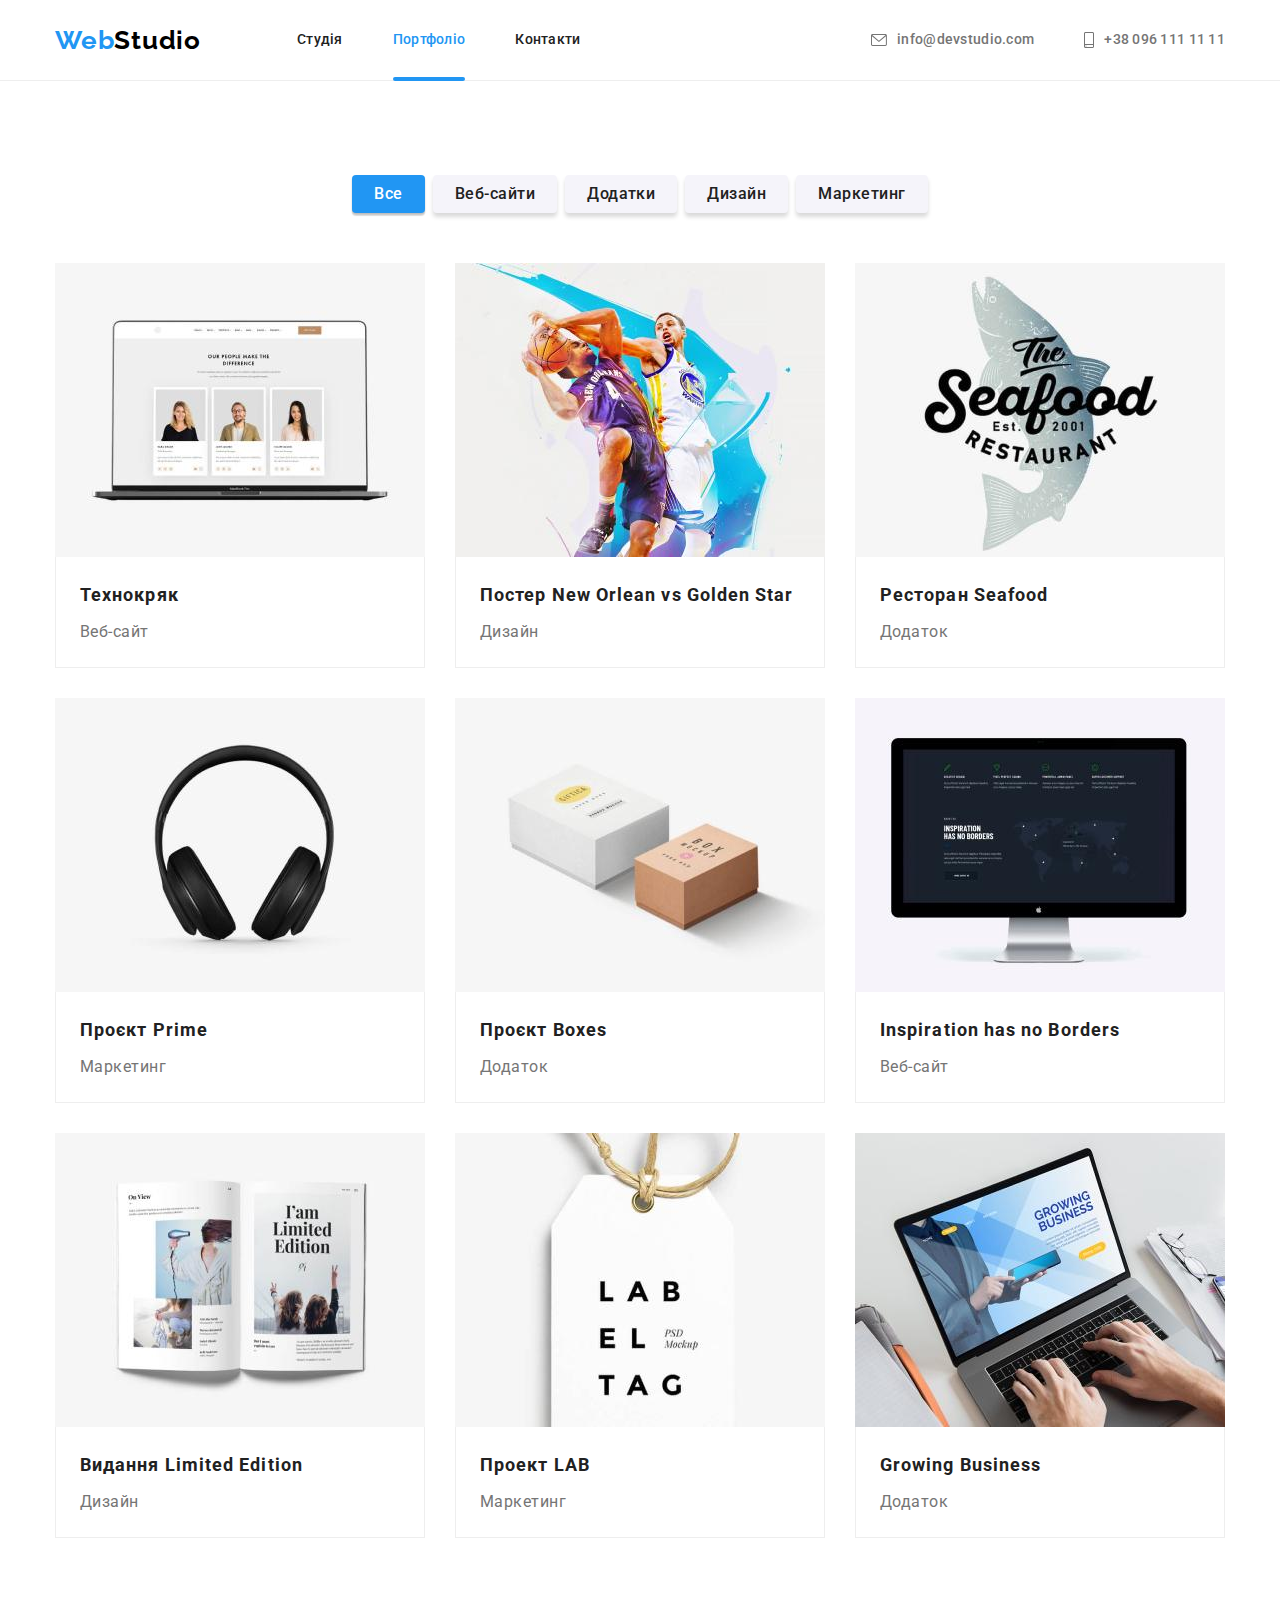
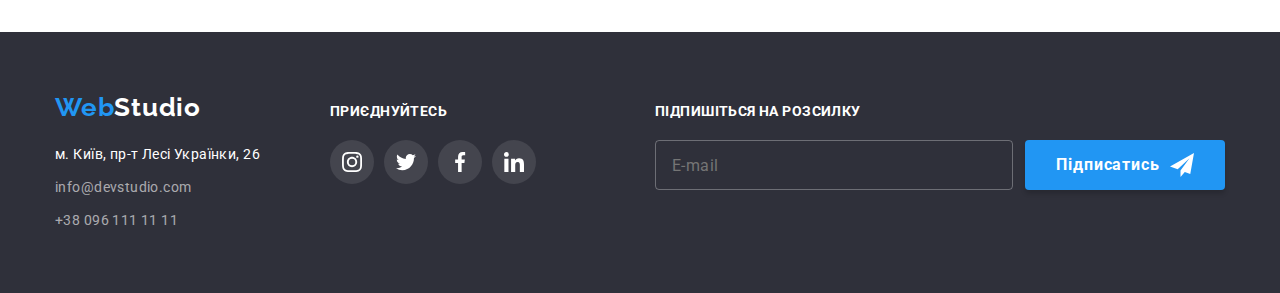
==== portfolio.html @ f0867762 "Initial commit" ====
<!DOCTYPE html>
<html lang="uk">
  <head>
    <meta charset="UTF-8" />
    <meta http-equiv="X-UA-Compatible" content="IE=edge" />
    <meta name="viewport" content="width=device-width, initial-scale=1.0" />
    <title>Document</title>
    <link rel="preconnect" href="https://fonts.googleapis.com" />
    <link rel="preconnect" href="https://fonts.gstatic.com" crossorigin />
    <link
      href="https://fonts.googleapis.com/css2?family=Raleway:wght@700&family=Roboto:wght@400;500;700;900&display=swap"
      rel="stylesheet"
    />
    <link
      rel="stylesheet"
      href="https://cdnjs.cloudflare.com/ajax/libs/modern-normalize/1.0.0/modern-normalize.min.css"
    />
    <link rel="stylesheet" href="./css/main.min.css" />
  </head>
  <body>
    <header class="header">
      <div class="header_container">
        <a class="logo_header" href="./index.html" lang="en">
          <span class="logo_span">Web</span>Studio</a
        >
        <nav>
          <ul class="header_nav">
            <li>
              <a class="header_nav-link" href="./index.html">Студія</a>
            </li>
            <li>
              <a class="header_nav-link current" href="./portfolio.html"
                >Портфоліо</a
              >
            </li>
            <li><a class="header_nav-link" href="#">Контакти</a></li>
          </ul>
        </nav>
        <ul class="header_contacts">
          <li class="header_contacts-item">
            <a class="header_contacts-link" href="mailto:info@devstudio.com"
              ><svg class="icon header_contacts-icon" width="16" height="12">
                <use href="./images/icon.svg#icon-envelope"></use>
              </svg>
              info@devstudio.com</a
            >
          </li>
          <li class="header_contacts-item">
            <a class="header_contacts-link" href="tel:+380961111111"
              ><svg class="icon header_contacts-icon" width="10" height="16">
                <use href="./images/icon.svg#icon-smartphone"></use>
              </svg>
              +38 096 111 11 11</a
            >
          </li>
        </ul>
      </div>
    </header>

    <main>
      <section class="portfolio_section">
        <div class="portfolio_container">
          <h1 hidden>Портфоліо</h1>

          <ul class="filter list">
            <li class="filter_item">
              <button type="button" class="filter_btn filter_current">
                Все
              </button>
            </li>
            <li class="filter_item">
              <button type="button" class="filter_btn">Веб-сайти</button>
            </li>
            <li class="filter_item">
              <button type="button" class="filter_btn">Додатки</button>
            </li>
            <li class="filter_item">
              <button type="button" class="filter_btn">Дизайн</button>
            </li>
            <li class="filter_item">
              <button type="button" class="filter_btn">Маркетинг</button>
            </li>
          </ul>

          <ul class="portfolio list">
            <li class="card">
              <a href="#" class="card_link">
                <div class="card_overlay">
                  <img
                    src="./images/technocrack.jpg"
                    alt="ноутбук"
                    class="card_img"
                    width="370"
                  />
                  <p class="card_overlay_text">
                    Ресурс пропонує комплексні пропозиції з різним рівнем
                    функціоналу та сервісів. Все це дозволить відвідувачу
                    отримати вичерпні відомості про компанію чи приватну особу.
                  </p>
                </div>
                <div class="card_description">
                  <h3 class="card_title">Технокряк</h3>
                  <p class="card_subtitle">Веб-сайт</p>
                </div>
              </a>
            </li>
            <li class="card">
              <a href="#" class="card_link">
                <div class="card_overlay">
                  <img
                    src="./images/poster-new-orlean-vs-golden-star.jpg"
                    alt="баскетбольний постер"
                    class="card_img"
                    width="370"
                  />
                  <p class="card_overlay_text">
                    Ресурс пропонує комплексні пропозиції з різним рівнем
                    функціоналу та сервісів. Все це дозволить відвідувачу
                    отримати вичерпні відомості про компанію чи приватну особу.
                  </p>
                </div>
                <div class="card_description">
                  <h3 class="card_title">
                    Постер <span lang="en">New Orlean vs Golden Star</span>
                  </h3>
                  <p class="card_subtitle">Дизайн</p>
                </div>
              </a>
            </li>
            <li class="card">
              <a href="#" class="card_link">
                <div class="card_overlay">
                  <img
                    src="./images/restaurant-seafood.jpg"
                    alt="логотип ресторану seafood"
                    class="card_img"
                    width="370"
                  />
                  <p class="card_overlay_text">
                    Ресурс пропонує комплексні пропозиції з різним рівнем
                    функціоналу та сервісів. Все це дозволить відвідувачу
                    отримати вичерпні відомості про компанію чи приватну особу.
                  </p>
                </div>
                <div class="card_description">
                  <h3 class="card_title">
                    Ресторан <span lang="en">Seafood</span>
                  </h3>
                  <p class="card_subtitle">Додаток</p>
                </div>
              </a>
            </li>
            <li class="card">
              <a href="#" class="card_link">
                <div class="card_overlay">
                  <img
                    src="./images/project-prime.jpg"
                    alt="навушники"
                    class="card_img"
                    width="370"
                  />
                  <p class="card_overlay_text">
                    Ресурс пропонує комплексні пропозиції з різним рівнем
                    функціоналу та сервісів. Все це дозволить відвідувачу
                    отримати вичерпні відомості про компанію чи приватну особу.
                  </p>
                </div>
                <div class="card_description">
                  <h3 class="card_title">
                    Проєкт <span lang="en">Prime</span>
                  </h3>
                  <p class="card_subtitle">Маркетинг</p>
                </div>
              </a>
            </li>
            <li class="card">
              <a href="#" class="card_link">
                <div class="card_overlay">
                  <img
                    src="./images/project-boxes.jpg"
                    alt="дві коробки"
                    class="card_img"
                    width="370"
                  />
                  <p class="card_overlay_text">
                    Ресурс пропонує комплексні пропозиції з різним рівнем
                    функціоналу та сервісів. Все це дозволить відвідувачу
                    отримати вичерпні відомості про компанію чи приватну особу.
                  </p>
                </div>
                <div class="card_description">
                  <h3 class="card_title">
                    Проєкт <span lang="en">Boxes</span>
                  </h3>
                  <p class="card_subtitle">Додаток</p>
                </div>
              </a>
            </li>
            <li class="card">
              <a href="#" class="card_link">
                <div class="card_overlay">
                  <img
                    src="./images/inspiration-has-no-borders.jpg"
                    alt="екран з сайтом"
                    class="card_img"
                    width="370"
                  />
                  <p class="card_overlay_text">
                    Ресурс пропонує комплексні пропозиції з різним рівнем
                    функціоналу та сервісів. Все це дозволить відвідувачу
                    отримати вичерпні відомості про компанію чи приватну особу.
                  </p>
                </div>
                <div class="card_description">
                  <h3 class="card_title" lang="en">
                    Inspiration has no Borders
                  </h3>
                  <p class="card_subtitle">Веб-сайт</p>
                </div>
              </a>
            </li>
            <li class="card">
              <a href="#" class="card_link">
                <div class="card_overlay">
                  <img
                    src="./images/limited-edition.jpg"
                    alt="примірник видання Limited Edition"
                    class="card_img"
                    width="370"
                  />
                  <p class="card_overlay_text">
                    Ресурс пропонує комплексні пропозиції з різним рівнем
                    функціоналу та сервісів. Все це дозволить відвідувачу
                    отримати вичерпні відомості про компанію чи приватну особу.
                  </p>
                </div>
                <div class="card_description">
                  <h3 class="card_title">
                    Видання <span lang="en">Limited Edition</span>
                  </h3>
                  <p class="card_subtitle">Дизайн</p>
                </div>
              </a>
            </li>
            <li class="card">
              <a href="#" class="card_link">
                <div class="card_overlay">
                  <img
                    src="./images/project-lab.jpg"
                    alt="ярлик (бірка) LAB"
                    class="card_img"
                    width="370"
                  />
                  <p class="card_overlay_text">
                    Ресурс пропонує комплексні пропозиції з різним рівнем
                    функціоналу та сервісів. Все це дозволить відвідувачу
                    отримати вичерпні відомості про компанію чи приватну особу.
                  </p>
                </div>
                <div class="card_description">
                  <h3 class="card_title">Проект <span lang="en">LAB</span></h3>
                  <p class="card_subtitle">Маркетинг</p>
                </div>
              </a>
            </li>
            <li class="card">
              <a href="#" class="card_link">
                <div class="card_overlay">
                  <img
                    src="./images/growing-business.jpg"
                    alt="користувач переглядає сайт Growing Business на ноутбуці"
                    class="card_img"
                    width="370"
                  />
                  <p class="card_overlay_text">
                    Ресурс пропонує комплексні пропозиції з різним рівнем
                    функціоналу та сервісів. Все це дозволить відвідувачу
                    отримати вичерпні відомості про компанію чи приватну особу.
                  </p>
                </div>
                <div class="card_description">
                  <h3 class="card_title" lang="en">Growing Business</h3>
                  <p class="card_subtitle">Додаток</p>
                </div>
              </a>
            </li>
          </ul>
        </div>
      </section>
    </main>

    <footer class="footer">
      <div class="container footer_container">
        <div class="footer_contacts">
          <a class="logo_footer" href="./index.html" lang="en">
            <span class="logo_span">Web</span>Studio</a
          >

          <address class="footer_address">
            <a
              class="footer_address-postal"
              href="https://goo.gl/maps/RN5q9pUmJRrH2zyX9"
              target="_blank"
              rel="noopener noreferrer nofollow"
              >м. Київ, пр-т Лесі Українки, 26</a
            >

            <ul class="list footer_contact">
              <li class="footer_contact-item">
                <a class="footer_contact-link" href="mailto:info@devstudio.com"
                  >info@devstudio.com</a
                >
              </li>
              <li class="footer_contact-item">
                <a class="footer_contact-link" href="tel:+380961111111"
                  >+38 096 111 11 11
                </a>
              </li>
            </ul>
          </address>
        </div>
        <div class="footer_social">
          <p class="footer_title">Приєднуйтесь</p>
          <ul class="list social_list">
            <li>
              <a class="social_link social_link--footer" href="#">
                <svg class="icon social_icon" width="20" height="20">
                  <use href="./images/icon.svg#icon-instagram"></use>
                </svg>
              </a>
            </li>
            <li>
              <a class="social_link social_link--footer" href="#">
                <svg class="icon social_icon" width="20" height="20">
                  <use href="./images/icon.svg#icon-twitter"></use>
                </svg>
              </a>
            </li>
            <li>
              <a class="social_link social_link--footer" href="#">
                <svg class="icon social_icon" width="20" height="20">
                  <use href="./images/icon.svg#icon-facebook"></use>
                </svg>
              </a>
            </li>
            <li>
              <a class="social_link social_link--footer" href="#">
                <svg class="icon social_icon" width="20" height="20">
                  <use href="./images/icon.svg#icon-linkedin"></use>
                </svg>
              </a>
            </li>
          </ul>
        </div>

        <div class="footer_subscription">
          <p class="footer_title">Підпишіться на розсилку</p>
          <form class="subscription">
            <input
              class="subscription_input"
              type="email"
              name="subscription_email"
              id="subscription_email"
              placeholder="E-mail"
            />

            <button class="btn subscription-btn" type="submit">
              Підписатись
              <svg class="icon subscription_icon" width="24" height="24">
                <use href="./images/icon.svg#icon-subscription-send"></use>
              </svg>
            </button>
          </form>
        </div>
      </div>
    </footer>
  </body>
</html>
---- css/main.min.css ----
h1,h2,h3,p{margin:0;padding:0}ul{list-style:none;padding:0;margin:0}body{background-color:#fff;color:#757575;font-family:"Roboto",sans-serif}img{display:block;max-width:100%;height:auto}.team_list,.activity_list{list-style:none}.card_link,.checkbox_link,.footer_contact-link,.footer_address-postal,.social_mobile-link,.header_contacts-link,.header_nav-link,.logo_footer,.logo_header{text-decoration:none}.checkbox_icon,.subscription_icon,.header_contacts-icon{fill:currentColor}.portfolio_container,.footer_container,.customers_container,.team_container,.activity_container,.feature_container,.hero_section,.hero_container,.header_container{padding-left:15px;padding-right:15px;margin-left:auto;margin-right:auto;-webkit-transition:max-width 500ms cubic-bezier(0.4, 0, 0.2, 1);transition:max-width 500ms cubic-bezier(0.4, 0, 0.2, 1)}@media screen and (min-width: 480px){.portfolio_container,.footer_container,.customers_container,.team_container,.activity_container,.feature_container,.hero_section,.hero_container,.header_container{max-width:480px}}@media screen and (min-width: 768px){.portfolio_container,.footer_container,.customers_container,.team_container,.activity_container,.feature_container,.hero_section,.hero_container,.header_container{max-width:768px}}@media screen and (min-width: 1200px){.portfolio_container,.footer_container,.customers_container,.team_container,.activity_container,.feature_container,.hero_section,.hero_container,.header_container{max-width:1200px}}.portfolio_section,.footer_section,.customers_section,.team_section,.activity_section,.feature_section{padding-top:60px;padding-bottom:60px}@media screen and (min-width: 1200px){.portfolio_section,.footer_section,.customers_section,.team_section,.activity_section,.feature_section{padding-top:94px;padding-bottom:94px}}.customers_title,.team_title,.activity_title{font-weight:700;font-size:36px;line-height:1.16;text-align:center;letter-spacing:.03em;margin-bottom:50px;color:#212121}.logo_footer,.logo_header{color:#000;font-family:"Raleway";font-weight:700;font-size:26px;line-height:1.19;letter-spacing:.03em}.filter_btn,.subscription-btn,.btn{font-weight:700;font-size:16px;line-height:1.88;letter-spacing:.06em;color:#fff;background:#2196f3;-webkit-box-shadow:0px 4px 4px rgba(0,0,0,.15);box-shadow:0px 4px 4px rgba(0,0,0,.15);border-radius:4px;border:0;cursor:pointer;font-family:inherit;padding:10px 32px;-webkit-transition:background-color 250ms cubic-bezier(0.4, 0, 0.2, 1);transition:background-color 250ms cubic-bezier(0.4, 0, 0.2, 1)}.filter_btn:focus,.subscription-btn:focus,.btn:focus,.filter_btn:hover,.subscription-btn:hover,.btn:hover{background-color:#188ce8}.header{background-color:#fff;border-bottom:1px solid #eee;position:relative}.header_menu{display:none}@media screen and (max-width: 768px){.header_menu.is-open{display:-webkit-box;display:-ms-flexbox;display:flex;-webkit-box-orient:vertical;-webkit-box-direction:normal;-ms-flex-direction:column;flex-direction:column;-webkit-box-pack:justify;-ms-flex-pack:justify;justify-content:space-between;width:100vw;height:100%;position:fixed;top:0;right:0;padding:48px 40px;background-color:#fff}}@media screen and (min-width: 768px){.header_menu{display:-webkit-box;display:-ms-flexbox;display:flex;-webkit-box-pack:space-evenly;-ms-flex-pack:space-evenly;justify-content:space-evenly;-webkit-box-align:center;-ms-flex-align:center;align-items:center;width:100%}}.header_container{display:-webkit-box;display:-ms-flexbox;display:flex;-webkit-box-align:center;-ms-flex-align:center;align-items:center}.header_nav{display:block}@media screen and (min-width: 768px){.header_nav{display:-webkit-box;display:-ms-flexbox;display:flex;gap:50px;margin-left:96px;padding-left:0}}@media screen and (max-width: 768px){.header_nav-item{display:block;margin-bottom:32px}}.header_nav-link{display:block;letter-spacing:.02em;font-weight:500;font-size:40px;line-height:1.18;color:#212121;-webkit-transition:color 250ms cubic-bezier(0.4, 0, 0.2, 1);transition:color 250ms cubic-bezier(0.4, 0, 0.2, 1)}@media screen and (min-width: 768px){.header_nav-link{font-size:14px;line-height:1.14;padding-bottom:32px;padding-top:32px;-webkit-box-align:center;-ms-flex-align:center;align-items:center}}.header_nav-link:hover,.header_nav-link:focus{color:#2196f3}.header_contacts{display:-webkit-box;display:-ms-flexbox;display:flex;-webkit-box-orient:vertical;-webkit-box-direction:reverse;-ms-flex-direction:column-reverse;flex-direction:column-reverse;gap:32px;margin-top:auto}@media screen and (min-width: 768px){.header_contacts{padding-left:0;margin-left:auto;margin-top:0;gap:10px}}@media screen and (min-width: 1200px){.header_contacts{display:-webkit-box;display:-ms-flexbox;display:flex;-webkit-box-orient:horizontal;-webkit-box-direction:normal;-ms-flex-direction:row;flex-direction:row;gap:50px}}.header_contacts-link{display:block;letter-spacing:.02em;font-weight:500;font-size:14px;line-height:1.14;color:#757575;-webkit-transition:color 250ms cubic-bezier(0.4, 0, 0.2, 1);transition:color 250ms cubic-bezier(0.4, 0, 0.2, 1)}@media screen and (min-width: 768px){.header_contacts-link{display:-webkit-box;display:-ms-flexbox;display:flex;-webkit-box-align:center;-ms-flex-align:center;align-items:center}}@media screen and (min-width: 1200px){.header_contacts-link{padding-bottom:32px;padding-top:32px}}.header_contacts-link:hover,.header_contacts-link:focus{color:#2196f3}.header_contacts-icon{margin-right:10px;display:none}@media screen and (min-width: 768px){.header_contacts-icon{display:block}}@media screen and (max-width: 768px){.mobile-menu-tel{color:#2196f3;font-size:34px;line-height:1.16}}@media screen and (max-width: 768px){.mobile-menu-email{font-size:24px;line-height:1.66}}.logo_header{padding-top:24px;padding-bottom:24px}.logo_footer{color:#fff;margin-bottom:20px;display:block}@media screen and (max-width: 1200px){.logo_footer{text-align:center}}.logo_span{color:#2196f3}.hero_section{background-color:var(#2f303a);text-align:center;padding-top:200px;padding-bottom:200px;max-width:480px;max-height:400px;margin-left:auto;margin-right:auto;background-size:cover;background-repeat:no-repeat;background-position:center;background-image:-webkit-gradient(linear, left top, right top, from(rgba(47, 48, 58, 0.4)), to(rgba(47, 48, 58, 0.4))),url(..//images/hero-back.jpg);background-image:linear-gradient(to right, rgba(47, 48, 58, 0.4), rgba(47, 48, 58, 0.4)),url(..//images/hero-back.jpg)}@media screen and (min-width: 768px){.hero_section{max-width:768px;background-color:#ffc107}}@media screen and (min-width: 1200px){.hero_section{max-width:1600px;max-height:600px}}.hero_title{font-weight:900;letter-spacing:.06em;text-transform:uppercase;color:#fff;margin-left:auto;margin-right:auto;margin-bottom:30px;font-size:26px;line-height:1.62;width:360px}.btn__menu{min-height:40px;min-width:40px;display:-webkit-box;display:-ms-flexbox;display:flex;-webkit-box-pack:center;-ms-flex-pack:center;justify-content:center;-webkit-box-align:center;-ms-flex-align:center;align-items:center;position:fixed;top:20px;right:15px;z-index:2;border:none;background-color:rgba(0,0,0,0)}.btn__menu:hover,.btn__menu:focus{fill:#2196f3}@media screen and (min-width: 768px){.btn__menu{display:none}}.btn__icon--burger{display:none}.btn__menu.is-open .btn__icon--burger{display:block}.btn__menu.is-open .btn__icon--close{display:none}.btn__menu.is-open{position:absolute}.current{color:#2196f3;position:relative}@media screen and (min-width: 768px){.current::after{position:absolute;bottom:-1.5%;left:0;content:"";width:100%;height:4px;background-color:#2196f3;border-radius:2px}}.feature_subtitle{font-weight:700;font-size:14px;line-height:1.14;letter-spacing:.03em;text-transform:uppercase;margin-bottom:10px;color:#212121}.feature_text{font-size:14px;line-height:1.71;letter-spacing:.03em}.feature_list{display:-webkit-box;display:-ms-flexbox;display:flex;gap:30px;-ms-flex-wrap:wrap;flex-wrap:wrap;-webkit-box-pack:center;-ms-flex-pack:center;justify-content:center}@media screen and (min-width: 768px){.feature_list{display:-webkit-box;display:-ms-flexbox;display:flex;gap:30px;-ms-flex-wrap:wrap;flex-wrap:wrap}}@media screen and (min-width: 1200px){.feature_list{display:-webkit-box;display:-ms-flexbox;display:flex;gap:30px}}.feature_item{-ms-flex-preferred-size:calc(100% - 30px);flex-basis:calc(100% - 30px)}@media screen and (min-width: 768px){.feature_item{-ms-flex-preferred-size:calc((100% - 30px)/2);flex-basis:calc((100% - 30px)/2)}}@media screen and (min-width: 1200px){.feature_item{-ms-flex-preferred-size:calc((100% - 90px)/4);flex-basis:calc((100% - 90px)/4)}}.feature_iconContainer{display:-webkit-box;display:-ms-flexbox;display:flex;-webkit-box-align:center;-ms-flex-align:center;align-items:center;-webkit-box-pack:center;-ms-flex-pack:center;justify-content:center;-ms-flex-preferred-size:calc((100% - 90px)/4);flex-basis:calc((100% - 90px)/4);height:120px;background-color:#f5f4fa;margin-bottom:30px;border-radius:4px}.activity_section{padding-top:0}@media screen and (max-width: 1199px){.activity_section{display:none}}.activity_list{display:-webkit-box;display:-ms-flexbox;display:flex;gap:30px}.activity_item{position:relative}.activity_img{display:block}.activity_text{font-weight:700;font-size:14px;line-height:1.14;text-align:center;letter-spacing:.03em;text-transform:uppercase;color:#fff;background:rgba(47,48,58,.8);display:-webkit-box;display:-ms-flexbox;display:flex;-webkit-box-pack:center;-ms-flex-pack:center;justify-content:center;-webkit-box-align:center;-ms-flex-align:center;align-items:center;height:70px;width:100%;position:absolute;bottom:0}.social_list{display:-webkit-box;display:-ms-flexbox;display:flex;-webkit-box-align:center;-ms-flex-align:center;align-items:center;-webkit-box-pack:center;-ms-flex-pack:center;justify-content:center;gap:10px}.social_link{display:-webkit-box;display:-ms-flexbox;display:flex;-webkit-box-align:center;-ms-flex-align:center;align-items:center;-webkit-box-pack:center;-ms-flex-pack:center;justify-content:center;fill:#afb1b8;border-radius:50%;width:44px;height:44px;-webkit-transition-property:fill,background-color;transition-property:fill,background-color;-webkit-transition-duration:250ms;transition-duration:250ms;-webkit-transition-timing-function:cubic-bezier(0.4, 0, 0.2, 1);transition-timing-function:cubic-bezier(0.4, 0, 0.2, 1)}.social_link:hover,.social_link:focus{background-color:#2196f3;fill:#fff}.social_link--footer{fill:#fff;background-color:rgba(255,255,255,.1);-webkit-transition-property:background-color;transition-property:background-color;-webkit-transition-duration:250ms;transition-duration:250ms;-webkit-transition-timing-function:cubic-bezier(0.4, 0, 0.2, 1);transition-timing-function:cubic-bezier(0.4, 0, 0.2, 1)}.social_mobile-list{display:-webkit-box;display:-ms-flexbox;display:flex;margin-top:64px}@media screen and (min-width: 768px){.social_mobile-list{display:none}}.social_mobile-item{border-right:1px solid rgba(33,33,33,.2);padding:0 10px}.social_mobile-item:last-child{border-right:none}.social_mobile-link{font-weight:500;font-size:18px;line-height:1.22;letter-spacing:.02em;color:#2196f3}.team_section{background-color:#f5f4fa}.team_item{background-color:#fff;-webkit-box-shadow:0px 1px 3px rgba(0,0,0,.12),0px 1px 1px rgba(0,0,0,.14),0px 2px 1px rgba(0,0,0,.2);box-shadow:0px 1px 3px rgba(0,0,0,.12),0px 1px 1px rgba(0,0,0,.14),0px 2px 1px rgba(0,0,0,.2);border-radius:0px 0px 4px 4px;-ms-flex-preferred-size:calc(100% - 30px);flex-basis:calc(100% - 30px)}@media screen and (min-width: 768px){.team_item{-ms-flex-preferred-size:calc((100% - 30px)/2);flex-basis:calc((100% - 30px)/2)}}@media screen and (min-width: 1200px){.team_item{-ms-flex-preferred-size:calc((100% - 90px)/4);flex-basis:calc((100% - 90px)/4)}}.team_list{display:-webkit-box;display:-ms-flexbox;display:flex;gap:30px;-ms-flex-wrap:wrap;flex-wrap:wrap}.team_img{display:block}.team_name{font-weight:500;font-size:16px;line-height:1.18;text-align:center;letter-spacing:.03em;color:#212121;margin-bottom:10px}.team_description{padding-top:30px;padding-bottom:30px}.team_profession{font-size:16px;line-height:1.18;text-align:center;letter-spacing:.03em;margin-bottom:16px}.customers_list{display:-webkit-box;display:-ms-flexbox;display:flex;gap:30px;-ms-flex-wrap:wrap;flex-wrap:wrap}.customers_item{-ms-flex-preferred-size:calc((100% - 30px)/2);flex-basis:calc((100% - 30px)/2);height:92px}@media screen and (min-width: 768px){.customers_item{-ms-flex-preferred-size:calc((100% - 60px)/3);flex-basis:calc((100% - 60px)/3)}}@media screen and (min-width: 1200px){.customers_item{-ms-flex-preferred-size:calc((100% - 150px)/6);flex-basis:calc((100% - 150px)/6)}}.customers_link{display:-webkit-box;display:-ms-flexbox;display:flex;-webkit-box-align:center;-ms-flex-align:center;align-items:center;-webkit-box-pack:center;-ms-flex-pack:center;justify-content:center;fill:#afb1b8;border:1px solid #afb1b8;border-radius:4px;width:100%;height:100%;-webkit-transition-property:fill,border-color;transition-property:fill,border-color;-webkit-transition-duration:250ms;transition-duration:250ms;-webkit-transition-timing-function:cubic-bezier(0.4, 0, 0.2, 1);transition-timing-function:cubic-bezier(0.4, 0, 0.2, 1)}.customers_link:hover,.customers_link:focus{fill:#2196f3;border-color:#2196f3}.footer{background-color:#2f303a;padding-top:60px;padding-bottom:60px}@media screen and (min-width: 1200px){.footer_social{margin-right:auto}}@media screen and (max-width: 1200px){.footer_social{padding-bottom:60px}}.footer_container{-ms-flex-wrap:wrap;flex-wrap:wrap}@media screen and (min-width: 768px){.footer_container{display:-webkit-box;display:-ms-flexbox;display:flex;-webkit-box-align:baseline;-ms-flex-align:baseline;align-items:baseline}}@media screen and (max-width: 1200px){.footer_container{-ms-flex-pack:distribute;justify-content:space-around}}.footer_title{font-weight:700;font-size:14px;line-height:1.14;letter-spacing:.03em;text-transform:uppercase;color:#fff;margin-bottom:20px}@media screen and (max-width: 1200px){.footer_title{text-align:center}}@media screen and (min-width: 1200px){.footer_contacts{margin-right:70px}}@media screen and (max-width: 1200px){.footer_contacts{padding-bottom:60px}}.footer_address{font-style:normal}@media screen and (max-width: 1200px){.footer_address{text-align:center}}.footer_address-postal{font-size:14px;line-height:1.71;letter-spacing:.03em;color:#fff;margin-bottom:9px;display:block;-webkit-transition:color 250ms cubic-bezier(0.4, 0, 0.2, 1);transition:color 250ms cubic-bezier(0.4, 0, 0.2, 1)}.footer_address-postal:focus,.footer_address-postal:hover{color:#2196f3}@media screen and (max-width: 1200px){.footer_address-postal{text-align:center}}.footer_contact-link{font-size:14px;line-height:1.71;letter-spacing:.03em;color:rgba(255,255,255,.6);-webkit-transition:color 250ms cubic-bezier(0.4, 0, 0.2, 1);transition:color 250ms cubic-bezier(0.4, 0, 0.2, 1)}.footer_contact-link:focus,.footer_contact-link:hover{color:#2196f3}.footer_contact-item{margin-bottom:9px}@media screen and (max-width: 1200px){.footer_contact-item{text-align:center}}.footer_contact-item:last-child{margin-bottom:0px}.subscription{display:-webkit-box;display:-ms-flexbox;display:flex;-webkit-box-orient:vertical;-webkit-box-direction:normal;-ms-flex-direction:column;flex-direction:column;-webkit-box-align:center;-ms-flex-align:center;align-items:center;gap:20px}@media screen and (min-width: 1200px){.subscription{-webkit-box-orient:horizontal;-webkit-box-direction:normal;-ms-flex-direction:row;flex-direction:row;gap:0}}.subscription_input{border:1px solid rgba(255,255,255,.3);border-radius:4px;background-color:inherit;font-size:16px;line-height:1.25;letter-spacing:.03em;-webkit-transition:border-color 250ms cubic-bezier(0.4, 0, 0.2, 1);transition:border-color 250ms cubic-bezier(0.4, 0, 0.2, 1);padding:15px 16px;width:358px;height:50px;margin-right:12px;color:#fff}.subscription_input:hover,.subscription_input:focus{border-color:#2196f3}.subscription_icon{margin-left:10px}.subscription-btn{display:-webkit-box;display:-ms-flexbox;display:flex;-webkit-box-align:center;-ms-flex-align:center;align-items:center;-webkit-box-pack:center;-ms-flex-pack:center;justify-content:center;padding:10px 28px;min-width:200px;height:50px}.backdrop{position:fixed;top:0;left:0;width:100%;height:100%;background:rgba(0,0,0,.2);opacity:1;-webkit-transition:opacity 500ms cubic-bezier(0.4, 0, 0.2, 1);transition:opacity 500ms cubic-bezier(0.4, 0, 0.2, 1)}.backdrop.is-hidden{opacity:0;pointer-events:none}.backdrop.modal{-webkit-transform:translate(-50%, -50%) translateY(-100%);transform:translate(-50%, -50%) translateY(-100%)}.modal{width:450px;height:609px;background-color:#fff;position:absolute;padding:40px;top:50%;left:50%;-webkit-transform:translate(-50%, -50%) translateY(0%);transform:translate(-50%, -50%) translateY(0%);-webkit-transition:-webkit-transform 500ms cubic-bezier(0.4, 0, 0.2, 1);transition:-webkit-transform 500ms cubic-bezier(0.4, 0, 0.2, 1);transition:transform 500ms cubic-bezier(0.4, 0, 0.2, 1);transition:transform 500ms cubic-bezier(0.4, 0, 0.2, 1), -webkit-transform 500ms cubic-bezier(0.4, 0, 0.2, 1)}@media screen and (min-width: 1200px){.modal{width:528px;height:581px}}.modal-close-icon{-webkit-transition:fill 250ms cubic-bezier(0.4, 0, 0.2, 1);transition:fill 250ms cubic-bezier(0.4, 0, 0.2, 1)}.modal_btn-close{display:-webkit-box;display:-ms-flexbox;display:flex;-webkit-box-pack:center;-ms-flex-pack:center;justify-content:center;-webkit-box-align:center;-ms-flex-align:center;align-items:center;position:absolute;right:8px;top:8px;border:1px solid rgba(0,0,0,.1);background-color:#fff;border-radius:50%;height:30px;width:30px}.modal_btn-close:hover .modal_close-icon,.modal_btn-close:focus .modal_close-icon{fill:#2196f3}.modal_title{font-weight:700;font-size:20px;line-height:1.15;text-align:center;letter-spacing:.03em;margin-bottom:12px;color:#212121}.modal_btn{display:block;margin-right:auto;margin-left:auto;padding:10px 28px;min-width:200px;height:50px}.input_thumb{display:-webkit-box;display:-ms-flexbox;display:flex;-webkit-box-orient:vertical;-webkit-box-direction:normal;-ms-flex-direction:column;flex-direction:column;margin-bottom:10px}.input_thumb-last{margin-bottom:20px}.input_wrapper{position:relative}.input_form{width:100%;border:1px solid rgba(33,33,33,.2);border-radius:4px;height:40px;outline:none;padding:12px 42px;-webkit-transition:border-color 250ms cubic-bezier(0.4, 0, 0.2, 1);transition:border-color 250ms cubic-bezier(0.4, 0, 0.2, 1)}.input_form:hover,.input_form:focus{border-color:#2196f3}.input_form:hover+.input_icon,.input_form:focus+.input_icon{fill:#2196f3}.input_comment{resize:none;font-size:12px;line-height:1.17;letter-spacing:.01em;padding:12px 16px;height:120px}.input_icon{position:absolute;top:50%;left:12px;-webkit-transform:translateY(-50%);transform:translateY(-50%);fill:#212121;-webkit-transition:fill 250ms cubic-bezier(0.4, 0, 0.2, 1);transition:fill 250ms cubic-bezier(0.4, 0, 0.2, 1)}.input_label{width:100%;margin-bottom:4px;font-size:12px;line-height:1.16;letter-spacing:.01em}.checkbox{-webkit-appearance:none;-moz-appearance:none;appearance:none}.checkbox_thumb{margin-bottom:30px}.checkbox_label{display:-webkit-box;display:-ms-flexbox;display:flex;-webkit-box-align:center;-ms-flex-align:center;align-items:center;-webkit-box-pack:center;-ms-flex-pack:center;justify-content:center}.checkbox_icon{display:inline-block;margin-right:8px;width:16px;height:15px;border:2px solid #000;border-radius:2px;background-image:url(../images/checkbox-true.svg);background-repeat:no-repeat;background-size:contain;-webkit-transition-property:background-color,border-color;transition-property:background-color,border-color;-webkit-transition-duration:250ms;transition-duration:250ms;-webkit-transition-timing-function:cubic-bezier(0.4, 0, 0.2, 1);transition-timing-function:cubic-bezier(0.4, 0, 0.2, 1)}.checkbox:checked+.checkbox_icon{background-color:#2196f3;border-color:#2196f3}.checkbox:focus+.checkbox_icon,.checkbox:hover+.checkbox_icon{border-color:#2196f3}.checkbox_text,.checkbox_link{font-size:12px;line-height:1.16;letter-spacing:.03em}@media screen and (min-width: 1200px){.checkbox_text,.checkbox_link{font-size:14px;line-height:1.71}}.checkbox_link{color:#2196f3;position:relative}.checkbox_link::after{position:absolute;bottom:-1.5%;left:0;content:"";width:100%;height:1px;background-color:#2196f3}.filter{display:-webkit-box;display:-ms-flexbox;display:flex;-ms-flex-wrap:wrap;flex-wrap:wrap;gap:8px;margin-bottom:50px}@media screen and (min-width: 768px){.filter{-webkit-box-pack:center;-ms-flex-pack:center;justify-content:center}}.filter_btn{font-weight:500;font-size:16px;line-height:1.62;text-align:center;letter-spacing:.03em;color:#212121;background-color:#f5f4fa;border-radius:4px;border:0;cursor:pointer;font-family:inherit;padding:6px 22px;-webkit-transition-property:color,background-color,-webkit-box-shadow;transition-property:color,background-color,-webkit-box-shadow;transition-property:color,background-color,box-shadow;transition-property:color,background-color,box-shadow,-webkit-box-shadow;-webkit-transition-duration:250ms;transition-duration:250ms;-webkit-transition-timing-function:cubic-bezier(0.4, 0, 0.2, 1);transition-timing-function:cubic-bezier(0.4, 0, 0.2, 1)}.filter_current,.filter_btn:hover,.filter_btn:focus{color:#fff;background-color:#2196f3;-webkit-box-shadow:0px 3px 1px rgba(0,0,0,.1),0px 1px 2px rgba(0,0,0,.08),0px 2px 2px rgba(0,0,0,.12);box-shadow:0px 3px 1px rgba(0,0,0,.1),0px 1px 2px rgba(0,0,0,.08),0px 2px 2px rgba(0,0,0,.12)}.portfolio{display:-webkit-box;display:-ms-flexbox;display:flex;gap:30px;-ms-flex-wrap:wrap;flex-wrap:wrap}.card{width:calc(100% - 30px)}@media screen and (min-width: 768px){.card{width:calc((100% - 30px)/2)}}@media screen and (min-width: 1200px){.card{width:calc((100% - 60px)/3)}}.card .card_img{display:block}.card_link{display:-webkit-box;display:-ms-flexbox;display:flex;-webkit-box-orient:vertical;-webkit-box-direction:normal;-ms-flex-direction:column;flex-direction:column;height:100%;-webkit-transition:-webkit-box-shadow 250ms cubic-bezier(0.4, 0, 0.2, 1);transition:-webkit-box-shadow 250ms cubic-bezier(0.4, 0, 0.2, 1);transition:box-shadow 250ms cubic-bezier(0.4, 0, 0.2, 1);transition:box-shadow 250ms cubic-bezier(0.4, 0, 0.2, 1), -webkit-box-shadow 250ms cubic-bezier(0.4, 0, 0.2, 1)}.card_link:hover,.card_link:focus{-webkit-box-shadow:0px 1px 3px rgba(0,0,0,.12),0px 1px 1px rgba(0,0,0,.14),0px 2px 1px rgba(0,0,0,.2);box-shadow:0px 1px 3px rgba(0,0,0,.12),0px 1px 1px rgba(0,0,0,.14),0px 2px 1px rgba(0,0,0,.2)}.card_link:hover .card_overlay_text,.card_link:focus .card_overlay_text{-webkit-transform:translateY(-100%);transform:translateY(-100%);-webkit-transition:-webkit-transform 250ms ease;transition:-webkit-transform 250ms ease;transition:transform 250ms ease;transition:transform 250ms ease, -webkit-transform 250ms ease}.card_description{border-left:1px solid #eee;border-right:1px solid #eee;border-bottom:1px solid #eee;-webkit-box-flex:1;-ms-flex-positive:1;flex-grow:1;padding:20px 24px}.card_title{font-weight:700;font-size:18px;line-height:2;letter-spacing:.06em;color:#212121;margin-bottom:4px}.card_subtitle{font-size:16px;line-height:1.88;letter-spacing:.03em;color:#757575}.card_overlay{position:relative;overflow:hidden}.card_overlay_text{position:absolute;bottom:-100%;width:100%;height:100%;padding-left:24px;padding-right:24px;padding-top:63px;padding-bottom:63px;font-size:18px;line-height:1.56;letter-spacing:.03em;color:#fff;background-color:rgba(33,150,243,.9);-webkit-transform:translateY(0%);transform:translateY(0%);-webkit-transition:-webkit-transform 250ms ease;transition:-webkit-transform 250ms ease;transition:transform 250ms ease;transition:transform 250ms ease, -webkit-transform 250ms ease}/*# sourceMappingURL=main.min.css.map */
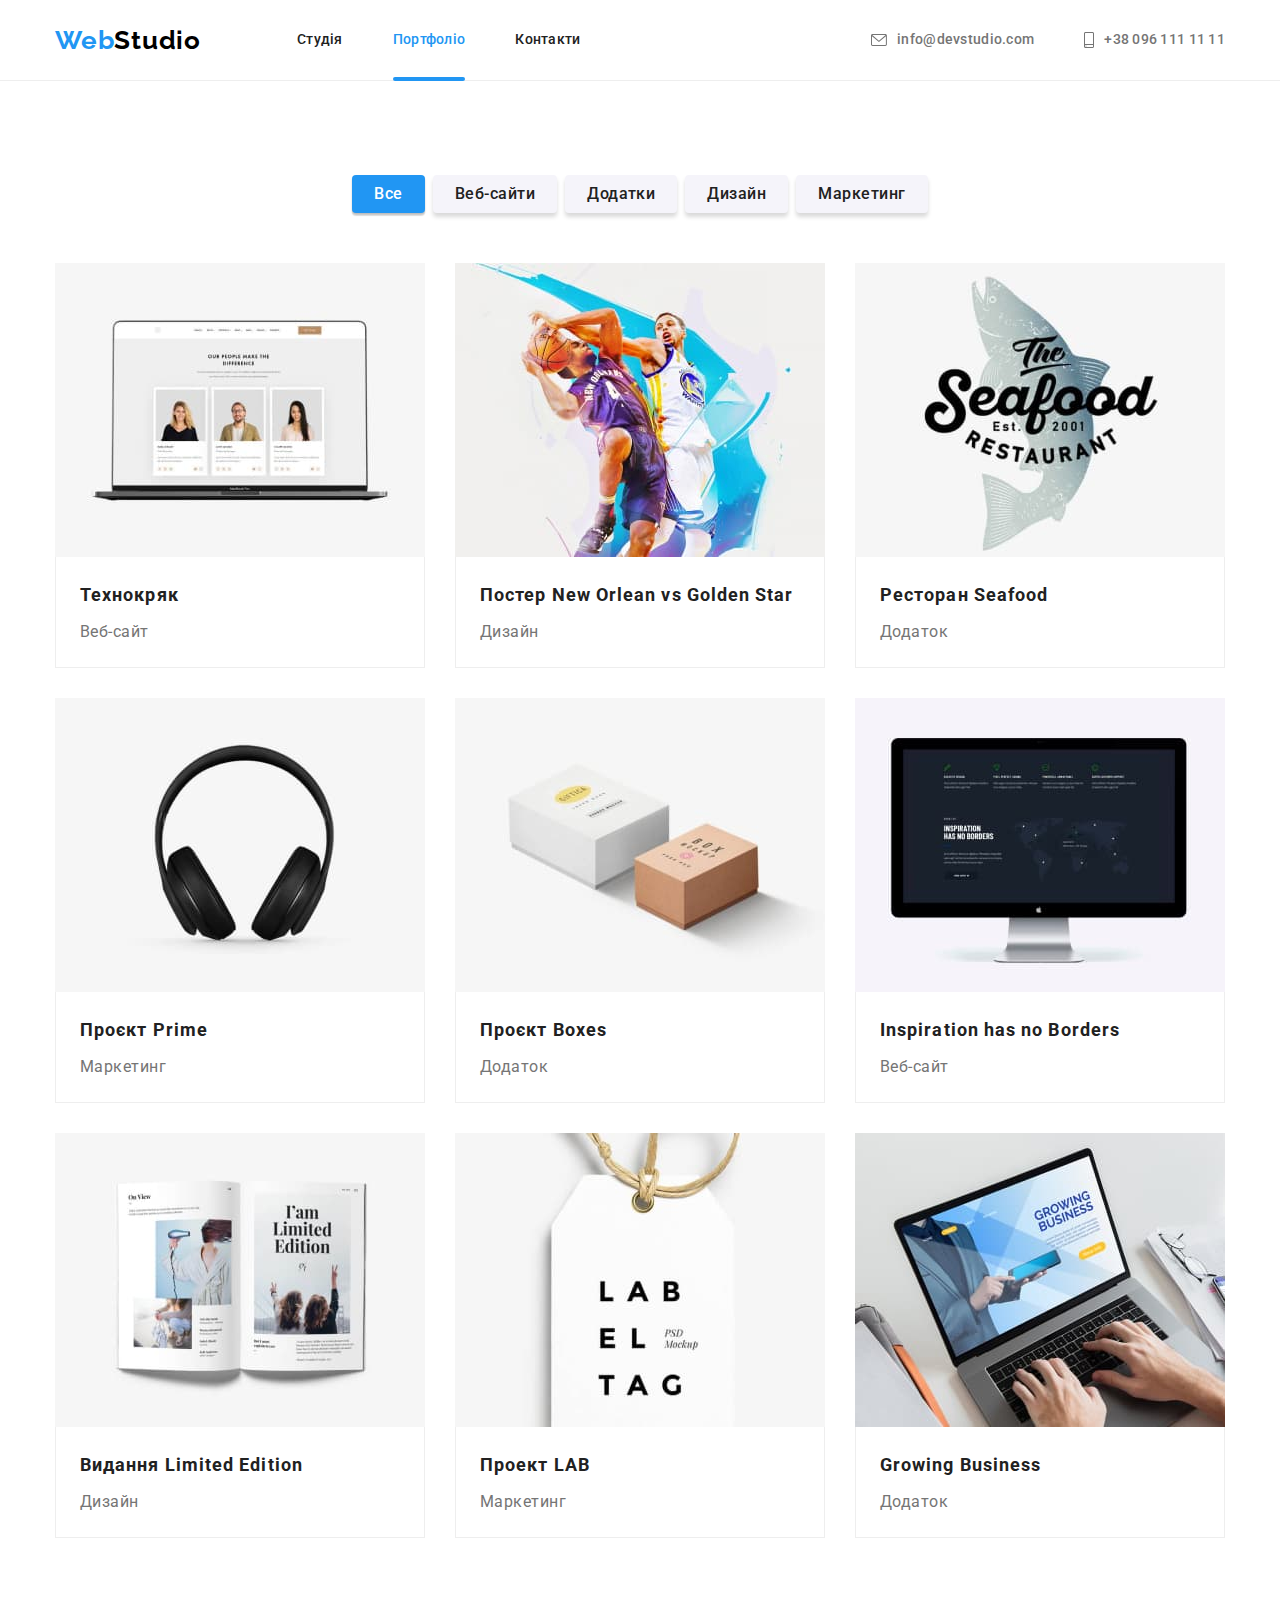
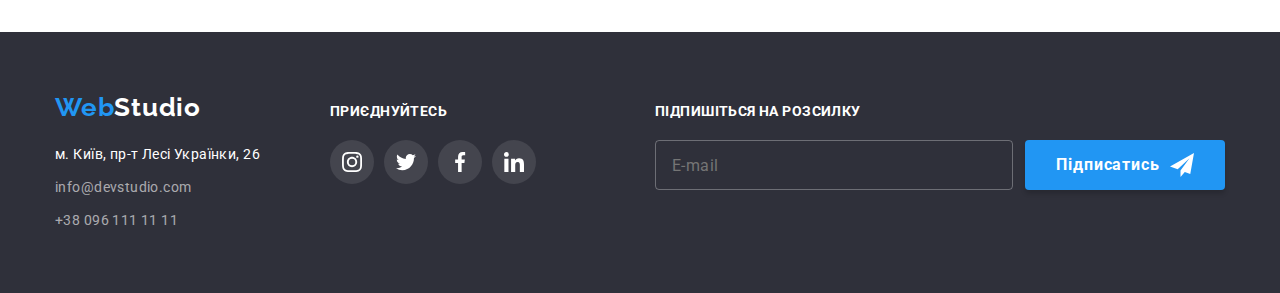
==== commit 2a7ca196: "v02" ====
--- a/portfolio.html
+++ b/portfolio.html
@@ -23,37 +23,77 @@
         <a class="logo_header" href="./index.html" lang="en">
           <span class="logo_span">Web</span>Studio</a
         >
-        <nav>
-          <ul class="header_nav">
-            <li>
-              <a class="header_nav-link" href="./index.html">Студія</a>
-            </li>
-            <li>
-              <a class="header_nav-link current" href="./portfolio.html"
-                >Портфоліо</a
+        <button
+          class="btn__menu is-open"
+          type="button"
+          aria-expanded="true"
+          aria-controls="menu-container"
+          data-menu-button=""
+        >
+          <svg width="40" height="40" aria-label="Перемикач мобільного меню">
+            <use
+              class="btn__icon--burger"
+              href="./images/icon.svg#icon-menu"
+            ></use>
+            <use
+              class="btn__icon--close"
+              href="./images/icon.svg#icon-close"
+            ></use>
+          </svg>
+        </button>
+        <div class="header_menu" id="menu-container" data-menu>
+          <nav>
+            <ul class="header_nav">
+              <li class="header_nav-item">
+                <a class="header_nav-link" href="./index.html">Студія</a>
+              </li>
+              <li class="header_nav-item">
+                <a class="header_nav-link current" href="./portfolio.html"
+                  >Портфоліо</a
+                >
+              </li>
+              <li class="header_nav-item">
+                <a class="header_nav-link" href="#">Контакти</a>
+              </li>
+            </ul>
+          </nav>
+          <ul class="header_contacts">
+            <li class="header_contacts-item">
+              <a
+                class="header_contacts-link mobile-menu-email"
+                href="mailto:info@devstudio.com"
+                ><svg class="header_contacts-icon" width="16" height="12">
+                  <use href="./images/icon.svg#icon-envelope"></use>
+                </svg>
+                info@devstudio.com</a
               >
             </li>
-            <li><a class="header_nav-link" href="#">Контакти</a></li>
+            <li class="header_contacts-item">
+              <a
+                class="header_contacts-link mobile-menu-tel"
+                href="tel:+380961111111"
+                ><svg class="header_contacts-icon" width="10" height="16">
+                  <use href="./images/icon.svg#icon-smartphone"></use>
+                </svg>
+                +38 096 111 11 11</a
+              >
+            </li>
           </ul>
-        </nav>
-        <ul class="header_contacts">
-          <li class="header_contacts-item">
-            <a class="header_contacts-link" href="mailto:info@devstudio.com"
-              ><svg class="icon header_contacts-icon" width="16" height="12">
-                <use href="./images/icon.svg#icon-envelope"></use>
-              </svg>
-              info@devstudio.com</a
-            >
-          </li>
-          <li class="header_contacts-item">
-            <a class="header_contacts-link" href="tel:+380961111111"
-              ><svg class="icon header_contacts-icon" width="10" height="16">
-                <use href="./images/icon.svg#icon-smartphone"></use>
-              </svg>
-              +38 096 111 11 11</a
-            >
-          </li>
-        </ul>
+          <ul class="social_mobile-list">
+            <li class="social_mobile-item">
+              <a class="social_mobile-link" href="">Instagram</a>
+            </li>
+            <li class="social_mobile-item">
+              <a class="social_mobile-link" href="">Twitter</a>
+            </li>
+            <li class="social_mobile-item">
+              <a class="social_mobile-link" href="">Facebook</a>
+            </li>
+            <li class="social_mobile-item">
+              <a class="social_mobile-link" href="">LinkedIn</a>
+            </li>
+          </ul>
+        </div>
       </div>
     </header>
 
@@ -86,12 +126,41 @@
             <li class="card">
               <a href="#" class="card_link">
                 <div class="card_overlay">
-                  <img
+                  <picture>
+                    <source
+                      srcset="
+                        ./images/technocrack.jpg    1x,
+                        ./images/technocrack@2x.jpg 2x
+                      "
+                      media="(max-width: 767px)"
+                    />
+                    <source
+                      srcset="
+                        ./images/technocrack-tablet.jpg    1x,
+                        ./images/technocrack-tablet@2x.jpg 2x
+                      "
+                      media="(max-width: 1199px)"
+                    />
+                    <source
+                      srcset="
+                        ./images/technocrack-desktop.jpg    1x,
+                        ./images/technocrack-desktop@2x.jpg 2x
+                      "
+                      media="(min-width: 1200px)"
+                    />
+                    <img
+                      src="./images/technocrack.jpg"
+                      alt="ноутбук"
+                      width="450"
+                      height="294"
+                    />
+                  </picture>
+                  <!-- <img
                     src="./images/technocrack.jpg"
                     alt="ноутбук"
                     class="card_img"
                     width="370"
-                  />
+                  /> -->
                   <p class="card_overlay_text">
                     Ресурс пропонує комплексні пропозиції з різним рівнем
                     функціоналу та сервісів. Все це дозволить відвідувачу
@@ -107,12 +176,41 @@
             <li class="card">
               <a href="#" class="card_link">
                 <div class="card_overlay">
-                  <img
+                  <picture>
+                    <source
+                      srcset="
+                        ./images/poster-new-orlean-vs-golden-star-mobile.jpg    1x,
+                        ./images/poster-new-orlean-vs-golden-star-mobile@2x.jpg 2x
+                      "
+                      media="(max-width: 767px)"
+                    />
+                    <source
+                      srcset="
+                        ./images/poster-new-orlean-vs-golden-star-tablet.jpg    1x,
+                        ./images/poster-new-orlean-vs-golden-star-tablet@2x.jpg 2x
+                      "
+                      media="(max-width: 1199px)"
+                    />
+                    <source
+                      srcset="
+                        ./images/poster-new-orlean-vs-golden-star-desktop.jpg    1x,
+                        ./images/poster-new-orlean-vs-golden-star-desktop@2x.jpg 2x
+                      "
+                      media="(min-width: 1200px)"
+                    />
+                    <img
+                      src="./images/poster-new-orlean-vs-golden-star.jpg"
+                      alt="баскетбольний постер"
+                      width="450"
+                      height="294"
+                    />
+                  </picture>
+                  <!-- <img
                     src="./images/poster-new-orlean-vs-golden-star.jpg"
                     alt="баскетбольний постер"
                     class="card_img"
                     width="370"
-                  />
+                  /> -->
                   <p class="card_overlay_text">
                     Ресурс пропонує комплексні пропозиції з різним рівнем
                     функціоналу та сервісів. Все це дозволить відвідувачу
@@ -130,12 +228,41 @@
             <li class="card">
               <a href="#" class="card_link">
                 <div class="card_overlay">
-                  <img
+                  <picture>
+                    <source
+                      srcset="
+                        ./images/restaurant-seafood.jpg    1x,
+                        ./images/restaurant-seafood@2x.jpg 2x
+                      "
+                      media="(max-width: 767px)"
+                    />
+                    <source
+                      srcset="
+                        ./images/restaurant-seafood-tablet.jpg    1x,
+                        ./images/restaurant-seafood-tablet@2x.jpg 2x
+                      "
+                      media="(max-width: 1199px)"
+                    />
+                    <source
+                      srcset="
+                        ./images/restaurant-seafood-desktop.jpg    1x,
+                        ./images/restaurant-seafood-desktop@2x.jpg 2x
+                      "
+                      media="(min-width: 1200px)"
+                    />
+                    <img
+                      src="./images/restaurant-seafood.jpg"
+                      alt="логотип ресторану seafood"
+                      width="450"
+                      height="294"
+                    />
+                  </picture>
+                  <!-- <img
                     src="./images/restaurant-seafood.jpg"
                     alt="логотип ресторану seafood"
                     class="card_img"
                     width="370"
-                  />
+                  /> -->
                   <p class="card_overlay_text">
                     Ресурс пропонує комплексні пропозиції з різним рівнем
                     функціоналу та сервісів. Все це дозволить відвідувачу
@@ -153,12 +280,41 @@
             <li class="card">
               <a href="#" class="card_link">
                 <div class="card_overlay">
-                  <img
+                  <picture>
+                    <source
+                      srcset="
+                        ./images/project-prime.jpg    1x,
+                        ./images/project-prime@2x.jpg 2x
+                      "
+                      media="(max-width: 767px)"
+                    />
+                    <source
+                      srcset="
+                        ./images/project-prime-tablet.jpg    1x,
+                        ./images/project-prime-tablet@2x.jpg 2x
+                      "
+                      media="(max-width: 1199px)"
+                    />
+                    <source
+                      srcset="
+                        ./images/project-prime-desktop.jpg    1x,
+                        ./images/project-prime-desktop@2x.jpg 2x
+                      "
+                      media="(min-width: 1200px)"
+                    />
+                    <img
+                      src="./images/project-prime.jpg"
+                      alt="навушники"
+                      width="450"
+                      height="294"
+                    />
+                  </picture>
+                  <!-- <img
                     src="./images/project-prime.jpg"
                     alt="навушники"
                     class="card_img"
                     width="370"
-                  />
+                  /> -->
                   <p class="card_overlay_text">
                     Ресурс пропонує комплексні пропозиції з різним рівнем
                     функціоналу та сервісів. Все це дозволить відвідувачу
@@ -176,12 +332,41 @@
             <li class="card">
               <a href="#" class="card_link">
                 <div class="card_overlay">
-                  <img
+                  <picture>
+                    <source
+                      srcset="
+                        ./images/project-boxes.jpg    1x,
+                        ./images/project-boxes@2x.jpg 2x
+                      "
+                      media="(max-width: 767px)"
+                    />
+                    <source
+                      srcset="
+                        ./images/project-boxes-tablet.jpg    1x,
+                        ./images/project-boxes-tablet@2x.jpg 2x
+                      "
+                      media="(max-width: 1199px)"
+                    />
+                    <source
+                      srcset="
+                        ./images/project-boxes-desktop.jpg    1x,
+                        ./images/project-boxes-desktop@2x.jpg 2x
+                      "
+                      media="(min-width: 1200px)"
+                    />
+                    <img
+                      src="./images/project-boxes.jpg"
+                      alt="дві коробки"
+                      width="450"
+                      height="294"
+                    />
+                  </picture>
+                  <!-- <img
                     src="./images/project-boxes.jpg"
                     alt="дві коробки"
                     class="card_img"
                     width="370"
-                  />
+                  /> -->
                   <p class="card_overlay_text">
                     Ресурс пропонує комплексні пропозиції з різним рівнем
                     функціоналу та сервісів. Все це дозволить відвідувачу
@@ -199,12 +384,41 @@
             <li class="card">
               <a href="#" class="card_link">
                 <div class="card_overlay">
-                  <img
+                  <picture>
+                    <source
+                      srcset="
+                        ./images/inspiration-has-no-borders.jpg    1x,
+                        ./images/inspiration-has-no-borders@2x.jpg 2x
+                      "
+                      media="(max-width: 767px)"
+                    />
+                    <source
+                      srcset="
+                        ./images/inspiration-has-no-borders-tablet.jpg    1x,
+                        ./images/inspiration-has-no-borders-tablet@2x.jpg 2x
+                      "
+                      media="(max-width: 1199px)"
+                    />
+                    <source
+                      srcset="
+                        ./images/inspiration-has-no-borders-desktop.jpg    1x,
+                        ./images/inspiration-has-no-borders-desktop@2x.jpg 2x
+                      "
+                      media="(min-width: 1200px)"
+                    />
+                    <img
+                      src="./images/inspiration-has-no-borders.jpg"
+                      alt="екран з сайтом"
+                      width="450"
+                      height="294"
+                    />
+                  </picture>
+                  <!-- <img
                     src="./images/inspiration-has-no-borders.jpg"
                     alt="екран з сайтом"
                     class="card_img"
                     width="370"
-                  />
+                  /> -->
                   <p class="card_overlay_text">
                     Ресурс пропонує комплексні пропозиції з різним рівнем
                     функціоналу та сервісів. Все це дозволить відвідувачу
@@ -222,12 +436,41 @@
             <li class="card">
               <a href="#" class="card_link">
                 <div class="card_overlay">
-                  <img
+                  <picture>
+                    <source
+                      srcset="
+                        ./images/limited-edition.jpg    1x,
+                        ./images/limited-edition@2x.jpg 2x
+                      "
+                      media="(max-width: 767px)"
+                    />
+                    <source
+                      srcset="
+                        ./images/limited-edition-tablet.jpg    1x,
+                        ./images/limited-edition-tablet@2x.jpg 2x
+                      "
+                      media="(max-width: 1199px)"
+                    />
+                    <source
+                      srcset="
+                        ./images/limited-edition-desktop.jpg    1x,
+                        ./images/limited-edition-desktop@2x.jpg 2x
+                      "
+                      media="(min-width: 1200px)"
+                    />
+                    <img
+                      src="./images/limited-edition.jpg"
+                      alt="примірник видання Limited Edition"
+                      width="450"
+                      height="294"
+                    />
+                  </picture>
+                  <!-- <img
                     src="./images/limited-edition.jpg"
                     alt="примірник видання Limited Edition"
                     class="card_img"
                     width="370"
-                  />
+                  /> -->
                   <p class="card_overlay_text">
                     Ресурс пропонує комплексні пропозиції з різним рівнем
                     функціоналу та сервісів. Все це дозволить відвідувачу
@@ -245,12 +488,41 @@
             <li class="card">
               <a href="#" class="card_link">
                 <div class="card_overlay">
-                  <img
+                  <picture>
+                    <source
+                      srcset="
+                        ./images/project-lab.jpg    1x,
+                        ./images/project-lab@2x.jpg 2x
+                      "
+                      media="(max-width: 767px)"
+                    />
+                    <source
+                      srcset="
+                        ./images/project-lab-tablet.jpg    1x,
+                        ./images/project-lab-tablet@2x.jpg 2x
+                      "
+                      media="(max-width: 1199px)"
+                    />
+                    <source
+                      srcset="
+                        ./images/project-lab-desktop.jpg    1x,
+                        ./images/project-lab-desktop@2x.jpg 2x
+                      "
+                      media="(min-width: 1200px)"
+                    />
+                    <img
+                      src="./images/project-lab.jpg"
+                      alt="asdasdasd"
+                      width="450"
+                      height="294"
+                    />
+                  </picture>
+                  <!-- <img
                     src="./images/project-lab.jpg"
                     alt="ярлик (бірка) LAB"
                     class="card_img"
                     width="370"
-                  />
+                  /> -->
                   <p class="card_overlay_text">
                     Ресурс пропонує комплексні пропозиції з різним рівнем
                     функціоналу та сервісів. Все це дозволить відвідувачу
@@ -266,12 +538,41 @@
             <li class="card">
               <a href="#" class="card_link">
                 <div class="card_overlay">
-                  <img
+                  <picture>
+                    <source
+                      srcset="
+                        ./images/growing-business.jpg    1x,
+                        ./images/growing-business@2x.jpg 2x
+                      "
+                      media="(max-width: 767px)"
+                    />
+                    <source
+                      srcset="
+                        ./images/growing-business-tablet.jpg    1x,
+                        ./images/growing-business-tablet@2x.jpg 2x
+                      "
+                      media="(max-width: 1199px)"
+                    />
+                    <source
+                      srcset="
+                        ./images/growing-business-desktop.jpg    1x,
+                        ./images/growing-business-desktop@2x.jpg 2x
+                      "
+                      media="(min-width: 1200px)"
+                    />
+                    <img
+                      src="./images/growing-business.jpg"
+                      alt="користувач переглядає сайт Growing Business на ноутбуці"
+                      width="450"
+                      height="294"
+                    />
+                  </picture>
+                  <!-- <img
                     src="./images/growing-business.jpg"
                     alt="користувач переглядає сайт Growing Business на ноутбуці"
                     class="card_img"
                     width="370"
-                  />
+                  /> -->
                   <p class="card_overlay_text">
                     Ресурс пропонує комплексні пропозиції з різним рівнем
                     функціоналу та сервісів. Все це дозволить відвідувачу
@@ -374,5 +675,7 @@
         </div>
       </div>
     </footer>
+
+    <script src="./js/mobile-menu.js"></script>
   </body>
 </html>
--- a/css/main.min.css
+++ b/css/main.min.css
@@ -1 +1 @@
-h1,h2,h3,p{margin:0;padding:0}ul{list-style:none;padding:0;margin:0}body{background-color:#fff;color:#757575;font-family:"Roboto",sans-serif}img{display:block;max-width:100%;height:auto}.team_list,.activity_list{list-style:none}.card_link,.checkbox_link,.footer_contact-link,.footer_address-postal,.social_mobile-link,.header_contacts-link,.header_nav-link,.logo_footer,.logo_header{text-decoration:none}.checkbox_icon,.subscription_icon,.header_contacts-icon{fill:currentColor}.portfolio_container,.footer_container,.customers_container,.team_container,.activity_container,.feature_container,.hero_section,.hero_container,.header_container{padding-left:15px;padding-right:15px;margin-left:auto;margin-right:auto;-webkit-transition:max-width 500ms cubic-bezier(0.4, 0, 0.2, 1);transition:max-width 500ms cubic-bezier(0.4, 0, 0.2, 1)}@media screen and (min-width: 480px){.portfolio_container,.footer_container,.customers_container,.team_container,.activity_container,.feature_container,.hero_section,.hero_container,.header_container{max-width:480px}}@media screen and (min-width: 768px){.portfolio_container,.footer_container,.customers_container,.team_container,.activity_container,.feature_container,.hero_section,.hero_container,.header_container{max-width:768px}}@media screen and (min-width: 1200px){.portfolio_container,.footer_container,.customers_container,.team_container,.activity_container,.feature_container,.hero_section,.hero_container,.header_container{max-width:1200px}}.portfolio_section,.footer_section,.customers_section,.team_section,.activity_section,.feature_section{padding-top:60px;padding-bottom:60px}@media screen and (min-width: 1200px){.portfolio_section,.footer_section,.customers_section,.team_section,.activity_section,.feature_section{padding-top:94px;padding-bottom:94px}}.customers_title,.team_title,.activity_title{font-weight:700;font-size:36px;line-height:1.16;text-align:center;letter-spacing:.03em;margin-bottom:50px;color:#212121}.logo_footer,.logo_header{color:#000;font-family:"Raleway";font-weight:700;font-size:26px;line-height:1.19;letter-spacing:.03em}.filter_btn,.subscription-btn,.btn{font-weight:700;font-size:16px;line-height:1.88;letter-spacing:.06em;color:#fff;background:#2196f3;-webkit-box-shadow:0px 4px 4px rgba(0,0,0,.15);box-shadow:0px 4px 4px rgba(0,0,0,.15);border-radius:4px;border:0;cursor:pointer;font-family:inherit;padding:10px 32px;-webkit-transition:background-color 250ms cubic-bezier(0.4, 0, 0.2, 1);transition:background-color 250ms cubic-bezier(0.4, 0, 0.2, 1)}.filter_btn:focus,.subscription-btn:focus,.btn:focus,.filter_btn:hover,.subscription-btn:hover,.btn:hover{background-color:#188ce8}.header{background-color:#fff;border-bottom:1px solid #eee;position:relative}.header_menu{display:none}@media screen and (max-width: 768px){.header_menu.is-open{display:-webkit-box;display:-ms-flexbox;display:flex;-webkit-box-orient:vertical;-webkit-box-direction:normal;-ms-flex-direction:column;flex-direction:column;-webkit-box-pack:justify;-ms-flex-pack:justify;justify-content:space-between;width:100vw;height:100%;position:fixed;top:0;right:0;padding:48px 40px;background-color:#fff}}@media screen and (min-width: 768px){.header_menu{display:-webkit-box;display:-ms-flexbox;display:flex;-webkit-box-pack:space-evenly;-ms-flex-pack:space-evenly;justify-content:space-evenly;-webkit-box-align:center;-ms-flex-align:center;align-items:center;width:100%}}.header_container{display:-webkit-box;display:-ms-flexbox;display:flex;-webkit-box-align:center;-ms-flex-align:center;align-items:center}.header_nav{display:block}@media screen and (min-width: 768px){.header_nav{display:-webkit-box;display:-ms-flexbox;display:flex;gap:50px;margin-left:96px;padding-left:0}}@media screen and (max-width: 768px){.header_nav-item{display:block;margin-bottom:32px}}.header_nav-link{display:block;letter-spacing:.02em;font-weight:500;font-size:40px;line-height:1.18;color:#212121;-webkit-transition:color 250ms cubic-bezier(0.4, 0, 0.2, 1);transition:color 250ms cubic-bezier(0.4, 0, 0.2, 1)}@media screen and (min-width: 768px){.header_nav-link{font-size:14px;line-height:1.14;padding-bottom:32px;padding-top:32px;-webkit-box-align:center;-ms-flex-align:center;align-items:center}}.header_nav-link:hover,.header_nav-link:focus{color:#2196f3}.header_contacts{display:-webkit-box;display:-ms-flexbox;display:flex;-webkit-box-orient:vertical;-webkit-box-direction:reverse;-ms-flex-direction:column-reverse;flex-direction:column-reverse;gap:32px;margin-top:auto}@media screen and (min-width: 768px){.header_contacts{padding-left:0;margin-left:auto;margin-top:0;gap:10px}}@media screen and (min-width: 1200px){.header_contacts{display:-webkit-box;display:-ms-flexbox;display:flex;-webkit-box-orient:horizontal;-webkit-box-direction:normal;-ms-flex-direction:row;flex-direction:row;gap:50px}}.header_contacts-link{display:block;letter-spacing:.02em;font-weight:500;font-size:14px;line-height:1.14;color:#757575;-webkit-transition:color 250ms cubic-bezier(0.4, 0, 0.2, 1);transition:color 250ms cubic-bezier(0.4, 0, 0.2, 1)}@media screen and (min-width: 768px){.header_contacts-link{display:-webkit-box;display:-ms-flexbox;display:flex;-webkit-box-align:center;-ms-flex-align:center;align-items:center}}@media screen and (min-width: 1200px){.header_contacts-link{padding-bottom:32px;padding-top:32px}}.header_contacts-link:hover,.header_contacts-link:focus{color:#2196f3}.header_contacts-icon{margin-right:10px;display:none}@media screen and (min-width: 768px){.header_contacts-icon{display:block}}@media screen and (max-width: 768px){.mobile-menu-tel{color:#2196f3;font-size:34px;line-height:1.16}}@media screen and (max-width: 768px){.mobile-menu-email{font-size:24px;line-height:1.66}}.logo_header{padding-top:24px;padding-bottom:24px}.logo_footer{color:#fff;margin-bottom:20px;display:block}@media screen and (max-width: 1200px){.logo_footer{text-align:center}}.logo_span{color:#2196f3}.hero_section{background-color:var(#2f303a);text-align:center;padding-top:200px;padding-bottom:200px;max-width:480px;max-height:400px;margin-left:auto;margin-right:auto;background-size:cover;background-repeat:no-repeat;background-position:center;background-image:-webkit-gradient(linear, left top, right top, from(rgba(47, 48, 58, 0.4)), to(rgba(47, 48, 58, 0.4))),url(..//images/hero-back.jpg);background-image:linear-gradient(to right, rgba(47, 48, 58, 0.4), rgba(47, 48, 58, 0.4)),url(..//images/hero-back.jpg)}@media screen and (min-width: 768px){.hero_section{max-width:768px;background-color:#ffc107}}@media screen and (min-width: 1200px){.hero_section{max-width:1600px;max-height:600px}}.hero_title{font-weight:900;letter-spacing:.06em;text-transform:uppercase;color:#fff;margin-left:auto;margin-right:auto;margin-bottom:30px;font-size:26px;line-height:1.62;width:360px}.btn__menu{min-height:40px;min-width:40px;display:-webkit-box;display:-ms-flexbox;display:flex;-webkit-box-pack:center;-ms-flex-pack:center;justify-content:center;-webkit-box-align:center;-ms-flex-align:center;align-items:center;position:fixed;top:20px;right:15px;z-index:2;border:none;background-color:rgba(0,0,0,0)}.btn__menu:hover,.btn__menu:focus{fill:#2196f3}@media screen and (min-width: 768px){.btn__menu{display:none}}.btn__icon--burger{display:none}.btn__menu.is-open .btn__icon--burger{display:block}.btn__menu.is-open .btn__icon--close{display:none}.btn__menu.is-open{position:absolute}.current{color:#2196f3;position:relative}@media screen and (min-width: 768px){.current::after{position:absolute;bottom:-1.5%;left:0;content:"";width:100%;height:4px;background-color:#2196f3;border-radius:2px}}.feature_subtitle{font-weight:700;font-size:14px;line-height:1.14;letter-spacing:.03em;text-transform:uppercase;margin-bottom:10px;color:#212121}.feature_text{font-size:14px;line-height:1.71;letter-spacing:.03em}.feature_list{display:-webkit-box;display:-ms-flexbox;display:flex;gap:30px;-ms-flex-wrap:wrap;flex-wrap:wrap;-webkit-box-pack:center;-ms-flex-pack:center;justify-content:center}@media screen and (min-width: 768px){.feature_list{display:-webkit-box;display:-ms-flexbox;display:flex;gap:30px;-ms-flex-wrap:wrap;flex-wrap:wrap}}@media screen and (min-width: 1200px){.feature_list{display:-webkit-box;display:-ms-flexbox;display:flex;gap:30px}}.feature_item{-ms-flex-preferred-size:calc(100% - 30px);flex-basis:calc(100% - 30px)}@media screen and (min-width: 768px){.feature_item{-ms-flex-preferred-size:calc((100% - 30px)/2);flex-basis:calc((100% - 30px)/2)}}@media screen and (min-width: 1200px){.feature_item{-ms-flex-preferred-size:calc((100% - 90px)/4);flex-basis:calc((100% - 90px)/4)}}.feature_iconContainer{display:-webkit-box;display:-ms-flexbox;display:flex;-webkit-box-align:center;-ms-flex-align:center;align-items:center;-webkit-box-pack:center;-ms-flex-pack:center;justify-content:center;-ms-flex-preferred-size:calc((100% - 90px)/4);flex-basis:calc((100% - 90px)/4);height:120px;background-color:#f5f4fa;margin-bottom:30px;border-radius:4px}.activity_section{padding-top:0}@media screen and (max-width: 1199px){.activity_section{display:none}}.activity_list{display:-webkit-box;display:-ms-flexbox;display:flex;gap:30px}.activity_item{position:relative}.activity_img{display:block}.activity_text{font-weight:700;font-size:14px;line-height:1.14;text-align:center;letter-spacing:.03em;text-transform:uppercase;color:#fff;background:rgba(47,48,58,.8);display:-webkit-box;display:-ms-flexbox;display:flex;-webkit-box-pack:center;-ms-flex-pack:center;justify-content:center;-webkit-box-align:center;-ms-flex-align:center;align-items:center;height:70px;width:100%;position:absolute;bottom:0}.social_list{display:-webkit-box;display:-ms-flexbox;display:flex;-webkit-box-align:center;-ms-flex-align:center;align-items:center;-webkit-box-pack:center;-ms-flex-pack:center;justify-content:center;gap:10px}.social_link{display:-webkit-box;display:-ms-flexbox;display:flex;-webkit-box-align:center;-ms-flex-align:center;align-items:center;-webkit-box-pack:center;-ms-flex-pack:center;justify-content:center;fill:#afb1b8;border-radius:50%;width:44px;height:44px;-webkit-transition-property:fill,background-color;transition-property:fill,background-color;-webkit-transition-duration:250ms;transition-duration:250ms;-webkit-transition-timing-function:cubic-bezier(0.4, 0, 0.2, 1);transition-timing-function:cubic-bezier(0.4, 0, 0.2, 1)}.social_link:hover,.social_link:focus{background-color:#2196f3;fill:#fff}.social_link--footer{fill:#fff;background-color:rgba(255,255,255,.1);-webkit-transition-property:background-color;transition-property:background-color;-webkit-transition-duration:250ms;transition-duration:250ms;-webkit-transition-timing-function:cubic-bezier(0.4, 0, 0.2, 1);transition-timing-function:cubic-bezier(0.4, 0, 0.2, 1)}.social_mobile-list{display:-webkit-box;display:-ms-flexbox;display:flex;margin-top:64px}@media screen and (min-width: 768px){.social_mobile-list{display:none}}.social_mobile-item{border-right:1px solid rgba(33,33,33,.2);padding:0 10px}.social_mobile-item:last-child{border-right:none}.social_mobile-link{font-weight:500;font-size:18px;line-height:1.22;letter-spacing:.02em;color:#2196f3}.team_section{background-color:#f5f4fa}.team_item{background-color:#fff;-webkit-box-shadow:0px 1px 3px rgba(0,0,0,.12),0px 1px 1px rgba(0,0,0,.14),0px 2px 1px rgba(0,0,0,.2);box-shadow:0px 1px 3px rgba(0,0,0,.12),0px 1px 1px rgba(0,0,0,.14),0px 2px 1px rgba(0,0,0,.2);border-radius:0px 0px 4px 4px;-ms-flex-preferred-size:calc(100% - 30px);flex-basis:calc(100% - 30px)}@media screen and (min-width: 768px){.team_item{-ms-flex-preferred-size:calc((100% - 30px)/2);flex-basis:calc((100% - 30px)/2)}}@media screen and (min-width: 1200px){.team_item{-ms-flex-preferred-size:calc((100% - 90px)/4);flex-basis:calc((100% - 90px)/4)}}.team_list{display:-webkit-box;display:-ms-flexbox;display:flex;gap:30px;-ms-flex-wrap:wrap;flex-wrap:wrap}.team_img{display:block}.team_name{font-weight:500;font-size:16px;line-height:1.18;text-align:center;letter-spacing:.03em;color:#212121;margin-bottom:10px}.team_description{padding-top:30px;padding-bottom:30px}.team_profession{font-size:16px;line-height:1.18;text-align:center;letter-spacing:.03em;margin-bottom:16px}.customers_list{display:-webkit-box;display:-ms-flexbox;display:flex;gap:30px;-ms-flex-wrap:wrap;flex-wrap:wrap}.customers_item{-ms-flex-preferred-size:calc((100% - 30px)/2);flex-basis:calc((100% - 30px)/2);height:92px}@media screen and (min-width: 768px){.customers_item{-ms-flex-preferred-size:calc((100% - 60px)/3);flex-basis:calc((100% - 60px)/3)}}@media screen and (min-width: 1200px){.customers_item{-ms-flex-preferred-size:calc((100% - 150px)/6);flex-basis:calc((100% - 150px)/6)}}.customers_link{display:-webkit-box;display:-ms-flexbox;display:flex;-webkit-box-align:center;-ms-flex-align:center;align-items:center;-webkit-box-pack:center;-ms-flex-pack:center;justify-content:center;fill:#afb1b8;border:1px solid #afb1b8;border-radius:4px;width:100%;height:100%;-webkit-transition-property:fill,border-color;transition-property:fill,border-color;-webkit-transition-duration:250ms;transition-duration:250ms;-webkit-transition-timing-function:cubic-bezier(0.4, 0, 0.2, 1);transition-timing-function:cubic-bezier(0.4, 0, 0.2, 1)}.customers_link:hover,.customers_link:focus{fill:#2196f3;border-color:#2196f3}.footer{background-color:#2f303a;padding-top:60px;padding-bottom:60px}@media screen and (min-width: 1200px){.footer_social{margin-right:auto}}@media screen and (max-width: 1200px){.footer_social{padding-bottom:60px}}.footer_container{-ms-flex-wrap:wrap;flex-wrap:wrap}@media screen and (min-width: 768px){.footer_container{display:-webkit-box;display:-ms-flexbox;display:flex;-webkit-box-align:baseline;-ms-flex-align:baseline;align-items:baseline}}@media screen and (max-width: 1200px){.footer_container{-ms-flex-pack:distribute;justify-content:space-around}}.footer_title{font-weight:700;font-size:14px;line-height:1.14;letter-spacing:.03em;text-transform:uppercase;color:#fff;margin-bottom:20px}@media screen and (max-width: 1200px){.footer_title{text-align:center}}@media screen and (min-width: 1200px){.footer_contacts{margin-right:70px}}@media screen and (max-width: 1200px){.footer_contacts{padding-bottom:60px}}.footer_address{font-style:normal}@media screen and (max-width: 1200px){.footer_address{text-align:center}}.footer_address-postal{font-size:14px;line-height:1.71;letter-spacing:.03em;color:#fff;margin-bottom:9px;display:block;-webkit-transition:color 250ms cubic-bezier(0.4, 0, 0.2, 1);transition:color 250ms cubic-bezier(0.4, 0, 0.2, 1)}.footer_address-postal:focus,.footer_address-postal:hover{color:#2196f3}@media screen and (max-width: 1200px){.footer_address-postal{text-align:center}}.footer_contact-link{font-size:14px;line-height:1.71;letter-spacing:.03em;color:rgba(255,255,255,.6);-webkit-transition:color 250ms cubic-bezier(0.4, 0, 0.2, 1);transition:color 250ms cubic-bezier(0.4, 0, 0.2, 1)}.footer_contact-link:focus,.footer_contact-link:hover{color:#2196f3}.footer_contact-item{margin-bottom:9px}@media screen and (max-width: 1200px){.footer_contact-item{text-align:center}}.footer_contact-item:last-child{margin-bottom:0px}.subscription{display:-webkit-box;display:-ms-flexbox;display:flex;-webkit-box-orient:vertical;-webkit-box-direction:normal;-ms-flex-direction:column;flex-direction:column;-webkit-box-align:center;-ms-flex-align:center;align-items:center;gap:20px}@media screen and (min-width: 1200px){.subscription{-webkit-box-orient:horizontal;-webkit-box-direction:normal;-ms-flex-direction:row;flex-direction:row;gap:0}}.subscription_input{border:1px solid rgba(255,255,255,.3);border-radius:4px;background-color:inherit;font-size:16px;line-height:1.25;letter-spacing:.03em;-webkit-transition:border-color 250ms cubic-bezier(0.4, 0, 0.2, 1);transition:border-color 250ms cubic-bezier(0.4, 0, 0.2, 1);padding:15px 16px;width:358px;height:50px;margin-right:12px;color:#fff}.subscription_input:hover,.subscription_input:focus{border-color:#2196f3}.subscription_icon{margin-left:10px}.subscription-btn{display:-webkit-box;display:-ms-flexbox;display:flex;-webkit-box-align:center;-ms-flex-align:center;align-items:center;-webkit-box-pack:center;-ms-flex-pack:center;justify-content:center;padding:10px 28px;min-width:200px;height:50px}.backdrop{position:fixed;top:0;left:0;width:100%;height:100%;background:rgba(0,0,0,.2);opacity:1;-webkit-transition:opacity 500ms cubic-bezier(0.4, 0, 0.2, 1);transition:opacity 500ms cubic-bezier(0.4, 0, 0.2, 1)}.backdrop.is-hidden{opacity:0;pointer-events:none}.backdrop.modal{-webkit-transform:translate(-50%, -50%) translateY(-100%);transform:translate(-50%, -50%) translateY(-100%)}.modal{width:450px;height:609px;background-color:#fff;position:absolute;padding:40px;top:50%;left:50%;-webkit-transform:translate(-50%, -50%) translateY(0%);transform:translate(-50%, -50%) translateY(0%);-webkit-transition:-webkit-transform 500ms cubic-bezier(0.4, 0, 0.2, 1);transition:-webkit-transform 500ms cubic-bezier(0.4, 0, 0.2, 1);transition:transform 500ms cubic-bezier(0.4, 0, 0.2, 1);transition:transform 500ms cubic-bezier(0.4, 0, 0.2, 1), -webkit-transform 500ms cubic-bezier(0.4, 0, 0.2, 1)}@media screen and (min-width: 1200px){.modal{width:528px;height:581px}}.modal-close-icon{-webkit-transition:fill 250ms cubic-bezier(0.4, 0, 0.2, 1);transition:fill 250ms cubic-bezier(0.4, 0, 0.2, 1)}.modal_btn-close{display:-webkit-box;display:-ms-flexbox;display:flex;-webkit-box-pack:center;-ms-flex-pack:center;justify-content:center;-webkit-box-align:center;-ms-flex-align:center;align-items:center;position:absolute;right:8px;top:8px;border:1px solid rgba(0,0,0,.1);background-color:#fff;border-radius:50%;height:30px;width:30px}.modal_btn-close:hover .modal_close-icon,.modal_btn-close:focus .modal_close-icon{fill:#2196f3}.modal_title{font-weight:700;font-size:20px;line-height:1.15;text-align:center;letter-spacing:.03em;margin-bottom:12px;color:#212121}.modal_btn{display:block;margin-right:auto;margin-left:auto;padding:10px 28px;min-width:200px;height:50px}.input_thumb{display:-webkit-box;display:-ms-flexbox;display:flex;-webkit-box-orient:vertical;-webkit-box-direction:normal;-ms-flex-direction:column;flex-direction:column;margin-bottom:10px}.input_thumb-last{margin-bottom:20px}.input_wrapper{position:relative}.input_form{width:100%;border:1px solid rgba(33,33,33,.2);border-radius:4px;height:40px;outline:none;padding:12px 42px;-webkit-transition:border-color 250ms cubic-bezier(0.4, 0, 0.2, 1);transition:border-color 250ms cubic-bezier(0.4, 0, 0.2, 1)}.input_form:hover,.input_form:focus{border-color:#2196f3}.input_form:hover+.input_icon,.input_form:focus+.input_icon{fill:#2196f3}.input_comment{resize:none;font-size:12px;line-height:1.17;letter-spacing:.01em;padding:12px 16px;height:120px}.input_icon{position:absolute;top:50%;left:12px;-webkit-transform:translateY(-50%);transform:translateY(-50%);fill:#212121;-webkit-transition:fill 250ms cubic-bezier(0.4, 0, 0.2, 1);transition:fill 250ms cubic-bezier(0.4, 0, 0.2, 1)}.input_label{width:100%;margin-bottom:4px;font-size:12px;line-height:1.16;letter-spacing:.01em}.checkbox{-webkit-appearance:none;-moz-appearance:none;appearance:none}.checkbox_thumb{margin-bottom:30px}.checkbox_label{display:-webkit-box;display:-ms-flexbox;display:flex;-webkit-box-align:center;-ms-flex-align:center;align-items:center;-webkit-box-pack:center;-ms-flex-pack:center;justify-content:center}.checkbox_icon{display:inline-block;margin-right:8px;width:16px;height:15px;border:2px solid #000;border-radius:2px;background-image:url(../images/checkbox-true.svg);background-repeat:no-repeat;background-size:contain;-webkit-transition-property:background-color,border-color;transition-property:background-color,border-color;-webkit-transition-duration:250ms;transition-duration:250ms;-webkit-transition-timing-function:cubic-bezier(0.4, 0, 0.2, 1);transition-timing-function:cubic-bezier(0.4, 0, 0.2, 1)}.checkbox:checked+.checkbox_icon{background-color:#2196f3;border-color:#2196f3}.checkbox:focus+.checkbox_icon,.checkbox:hover+.checkbox_icon{border-color:#2196f3}.checkbox_text,.checkbox_link{font-size:12px;line-height:1.16;letter-spacing:.03em}@media screen and (min-width: 1200px){.checkbox_text,.checkbox_link{font-size:14px;line-height:1.71}}.checkbox_link{color:#2196f3;position:relative}.checkbox_link::after{position:absolute;bottom:-1.5%;left:0;content:"";width:100%;height:1px;background-color:#2196f3}.filter{display:-webkit-box;display:-ms-flexbox;display:flex;-ms-flex-wrap:wrap;flex-wrap:wrap;gap:8px;margin-bottom:50px}@media screen and (min-width: 768px){.filter{-webkit-box-pack:center;-ms-flex-pack:center;justify-content:center}}.filter_btn{font-weight:500;font-size:16px;line-height:1.62;text-align:center;letter-spacing:.03em;color:#212121;background-color:#f5f4fa;border-radius:4px;border:0;cursor:pointer;font-family:inherit;padding:6px 22px;-webkit-transition-property:color,background-color,-webkit-box-shadow;transition-property:color,background-color,-webkit-box-shadow;transition-property:color,background-color,box-shadow;transition-property:color,background-color,box-shadow,-webkit-box-shadow;-webkit-transition-duration:250ms;transition-duration:250ms;-webkit-transition-timing-function:cubic-bezier(0.4, 0, 0.2, 1);transition-timing-function:cubic-bezier(0.4, 0, 0.2, 1)}.filter_current,.filter_btn:hover,.filter_btn:focus{color:#fff;background-color:#2196f3;-webkit-box-shadow:0px 3px 1px rgba(0,0,0,.1),0px 1px 2px rgba(0,0,0,.08),0px 2px 2px rgba(0,0,0,.12);box-shadow:0px 3px 1px rgba(0,0,0,.1),0px 1px 2px rgba(0,0,0,.08),0px 2px 2px rgba(0,0,0,.12)}.portfolio{display:-webkit-box;display:-ms-flexbox;display:flex;gap:30px;-ms-flex-wrap:wrap;flex-wrap:wrap}.card{width:calc(100% - 30px)}@media screen and (min-width: 768px){.card{width:calc((100% - 30px)/2)}}@media screen and (min-width: 1200px){.card{width:calc((100% - 60px)/3)}}.card .card_img{display:block}.card_link{display:-webkit-box;display:-ms-flexbox;display:flex;-webkit-box-orient:vertical;-webkit-box-direction:normal;-ms-flex-direction:column;flex-direction:column;height:100%;-webkit-transition:-webkit-box-shadow 250ms cubic-bezier(0.4, 0, 0.2, 1);transition:-webkit-box-shadow 250ms cubic-bezier(0.4, 0, 0.2, 1);transition:box-shadow 250ms cubic-bezier(0.4, 0, 0.2, 1);transition:box-shadow 250ms cubic-bezier(0.4, 0, 0.2, 1), -webkit-box-shadow 250ms cubic-bezier(0.4, 0, 0.2, 1)}.card_link:hover,.card_link:focus{-webkit-box-shadow:0px 1px 3px rgba(0,0,0,.12),0px 1px 1px rgba(0,0,0,.14),0px 2px 1px rgba(0,0,0,.2);box-shadow:0px 1px 3px rgba(0,0,0,.12),0px 1px 1px rgba(0,0,0,.14),0px 2px 1px rgba(0,0,0,.2)}.card_link:hover .card_overlay_text,.card_link:focus .card_overlay_text{-webkit-transform:translateY(-100%);transform:translateY(-100%);-webkit-transition:-webkit-transform 250ms ease;transition:-webkit-transform 250ms ease;transition:transform 250ms ease;transition:transform 250ms ease, -webkit-transform 250ms ease}.card_description{border-left:1px solid #eee;border-right:1px solid #eee;border-bottom:1px solid #eee;-webkit-box-flex:1;-ms-flex-positive:1;flex-grow:1;padding:20px 24px}.card_title{font-weight:700;font-size:18px;line-height:2;letter-spacing:.06em;color:#212121;margin-bottom:4px}.card_subtitle{font-size:16px;line-height:1.88;letter-spacing:.03em;color:#757575}.card_overlay{position:relative;overflow:hidden}.card_overlay_text{position:absolute;bottom:-100%;width:100%;height:100%;padding-left:24px;padding-right:24px;padding-top:63px;padding-bottom:63px;font-size:18px;line-height:1.56;letter-spacing:.03em;color:#fff;background-color:rgba(33,150,243,.9);-webkit-transform:translateY(0%);transform:translateY(0%);-webkit-transition:-webkit-transform 250ms ease;transition:-webkit-transform 250ms ease;transition:transform 250ms ease;transition:transform 250ms ease, -webkit-transform 250ms ease}/*# sourceMappingURL=main.min.css.map */+h1,h2,h3,p{margin:0;padding:0}ul{list-style:none;padding:0;margin:0}body{background-color:#fff;color:#757575;font-family:"Roboto",sans-serif}img{display:block;max-width:100%;height:auto}.team_list,.activity_list{list-style:none}.card_link,.checkbox_link,.footer_contact-link,.footer_address-postal,.social_mobile-link,.header_contacts-link,.header_nav-link,.logo_footer,.logo_header{text-decoration:none}.checkbox_icon,.subscription_icon,.header_contacts-icon{fill:currentColor}.portfolio_container,.footer_container,.customers_container,.team_container,.activity_container,.feature_container,.hero_section,.hero_container,.header_container{padding-left:15px;padding-right:15px;margin-left:auto;margin-right:auto;-webkit-transition:max-width 500ms cubic-bezier(0.4, 0, 0.2, 1);transition:max-width 500ms cubic-bezier(0.4, 0, 0.2, 1)}@media screen and (min-width: 480px){.portfolio_container,.footer_container,.customers_container,.team_container,.activity_container,.feature_container,.hero_section,.hero_container,.header_container{max-width:480px}}@media screen and (min-width: 768px){.portfolio_container,.footer_container,.customers_container,.team_container,.activity_container,.feature_container,.hero_section,.hero_container,.header_container{max-width:768px}}@media screen and (min-width: 1200px){.portfolio_container,.footer_container,.customers_container,.team_container,.activity_container,.feature_container,.hero_section,.hero_container,.header_container{max-width:1200px}}.portfolio_section,.footer_section,.customers_section,.team_section,.activity_section,.feature_section{padding-top:60px;padding-bottom:60px}@media screen and (min-width: 1200px){.portfolio_section,.footer_section,.customers_section,.team_section,.activity_section,.feature_section{padding-top:94px;padding-bottom:94px}}.customers_title,.team_title,.activity_title{font-weight:700;font-size:36px;line-height:1.16;text-align:center;letter-spacing:.03em;margin-bottom:50px;color:#212121}.logo_footer,.logo_header{color:#000;font-family:"Raleway";font-weight:700;font-size:26px;line-height:1.19;letter-spacing:.03em}.filter_btn,.subscription-btn,.btn{font-weight:700;font-size:16px;line-height:1.88;letter-spacing:.06em;color:#fff;background:#2196f3;-webkit-box-shadow:0px 4px 4px rgba(0,0,0,.15);box-shadow:0px 4px 4px rgba(0,0,0,.15);border-radius:4px;border:0;cursor:pointer;font-family:inherit;padding:10px 32px;-webkit-transition:background-color 250ms cubic-bezier(0.4, 0, 0.2, 1);transition:background-color 250ms cubic-bezier(0.4, 0, 0.2, 1)}.filter_btn:focus,.subscription-btn:focus,.btn:focus,.filter_btn:hover,.subscription-btn:hover,.btn:hover{background-color:#188ce8}.header{background-color:#fff;border-bottom:1px solid #eee;position:relative}.header_menu{display:none}@media screen and (max-width: 768px){.header_menu.is-open{display:-webkit-box;display:-ms-flexbox;display:flex;-webkit-box-orient:vertical;-webkit-box-direction:normal;-ms-flex-direction:column;flex-direction:column;-webkit-box-pack:justify;-ms-flex-pack:justify;justify-content:space-between;width:100vw;height:100%;position:fixed;z-index:3;top:0;right:0;padding:48px 40px;background-color:#fff}}@media screen and (min-width: 768px){.header_menu{display:-webkit-box;display:-ms-flexbox;display:flex;-webkit-box-pack:space-evenly;-ms-flex-pack:space-evenly;justify-content:space-evenly;-webkit-box-align:center;-ms-flex-align:center;align-items:center;width:100%}}.header_container{display:-webkit-box;display:-ms-flexbox;display:flex;-webkit-box-align:center;-ms-flex-align:center;align-items:center}.header_nav{display:block}@media screen and (min-width: 768px){.header_nav{display:-webkit-box;display:-ms-flexbox;display:flex;gap:50px;margin-left:96px;padding-left:0}}@media screen and (max-width: 768px){.header_nav-item{display:block;margin-bottom:32px}}.header_nav-link{display:block;letter-spacing:.02em;font-weight:500;font-size:40px;line-height:1.18;color:#212121;-webkit-transition:color 250ms cubic-bezier(0.4, 0, 0.2, 1);transition:color 250ms cubic-bezier(0.4, 0, 0.2, 1)}@media screen and (min-width: 768px){.header_nav-link{font-size:14px;line-height:1.14;padding-bottom:32px;padding-top:32px;-webkit-box-align:center;-ms-flex-align:center;align-items:center}}.header_nav-link:hover,.header_nav-link:focus{color:#2196f3}.header_contacts{display:-webkit-box;display:-ms-flexbox;display:flex;-webkit-box-orient:vertical;-webkit-box-direction:reverse;-ms-flex-direction:column-reverse;flex-direction:column-reverse;gap:32px;margin-top:auto}@media screen and (min-width: 768px){.header_contacts{padding-left:0;margin-left:auto;margin-top:0;gap:10px}}@media screen and (min-width: 1200px){.header_contacts{display:-webkit-box;display:-ms-flexbox;display:flex;-webkit-box-orient:horizontal;-webkit-box-direction:normal;-ms-flex-direction:row;flex-direction:row;gap:50px}}.header_contacts-link{display:block;letter-spacing:.02em;font-weight:500;font-size:14px;line-height:1.14;color:#757575;-webkit-transition:color 250ms cubic-bezier(0.4, 0, 0.2, 1);transition:color 250ms cubic-bezier(0.4, 0, 0.2, 1)}@media screen and (min-width: 768px){.header_contacts-link{display:-webkit-box;display:-ms-flexbox;display:flex;-webkit-box-align:center;-ms-flex-align:center;align-items:center}}@media screen and (min-width: 1200px){.header_contacts-link{padding-bottom:32px;padding-top:32px}}.header_contacts-link:hover,.header_contacts-link:focus{color:#2196f3}.header_contacts-icon{margin-right:10px;display:none}@media screen and (min-width: 768px){.header_contacts-icon{display:block}}@media screen and (max-width: 768px){.mobile-menu-tel{color:#2196f3;font-size:34px;line-height:1.16}}@media screen and (max-width: 768px){.mobile-menu-email{font-size:24px;line-height:1.66}}.logo_header{padding-top:24px;padding-bottom:24px}.logo_footer{color:#fff;margin-bottom:20px;display:block}@media screen and (max-width: 1200px){.logo_footer{text-align:center}}.logo_span{color:#2196f3}.hero_section{background-color:var(#2f303a);text-align:center;padding-top:200px;padding-bottom:200px;max-width:480px;max-height:400px;margin-left:auto;margin-right:auto;background-size:cover;background-repeat:no-repeat;background-position:center;background-image:-webkit-gradient(linear, left top, right top, from(rgba(47, 48, 58, 0.4)), to(rgba(47, 48, 58, 0.4))),url(..//images/hero-back.jpg);background-image:linear-gradient(to right, rgba(47, 48, 58, 0.4), rgba(47, 48, 58, 0.4)),url(..//images/hero-back.jpg)}@media screen and (min-width: 768px){.hero_section{max-width:768px}}@media screen and (min-width: 1200px){.hero_section{max-width:1600px;max-height:600px}}@media screen and (min-device-pixel-ratio: 2),screen and (-webkit-min-device-pixel-ratio: 2),screen and (min-resolution: 192dpi),screen and (min-resolution: 2dppx){.hero_section{background-image:-webkit-gradient(linear, left top, right top, from(rgba(47, 48, 58, 0.4)), to(rgba(47, 48, 58, 0.4))),url(../images/hero-back-mobile@2x.jpg);background-image:linear-gradient(to right, rgba(47, 48, 58, 0.4), rgba(47, 48, 58, 0.4)),url(../images/hero-back-mobile@2x.jpg)}}@media screen and (min-width: 480px){.hero_section{background-image:-webkit-gradient(linear, left top, right top, from(rgba(47, 48, 58, 0.4)), to(rgba(47, 48, 58, 0.4))),url(../images/hero-back-tablet.jpg);background-image:linear-gradient(to right, rgba(47, 48, 58, 0.4), rgba(47, 48, 58, 0.4)),url(../images/hero-back-tablet.jpg)}}@media screen and (min-width: 480px)and (min-device-pixel-ratio: 2),screen and (min-width: 480px)and (-webkit-min-device-pixel-ratio: 2),screen and (min-width: 480px)and (min-resolution: 192dpi),screen and (min-width: 480px)and (min-resolution: 2dppx){.hero_section{background-image:-webkit-gradient(linear, left top, right top, from(rgba(47, 48, 58, 0.4)), to(rgba(47, 48, 58, 0.4))),url(../images/hero-back-tablet@2x.jpg);background-image:linear-gradient(to right, rgba(47, 48, 58, 0.4), rgba(47, 48, 58, 0.4)),url(../images/hero-back-tablet@2x.jpg)}}@media screen and (min-width: 768px){.hero_section{background-image:-webkit-gradient(linear, left top, right top, from(rgba(47, 48, 58, 0.4)), to(rgba(47, 48, 58, 0.4))),url(../images/hero-back-desktop.jpg);background-image:linear-gradient(to right, rgba(47, 48, 58, 0.4), rgba(47, 48, 58, 0.4)),url(../images/hero-back-desktop.jpg)}}@media screen and (min-width: 768px)and (min-device-pixel-ratio: 2),screen and (min-width: 768px)and (-webkit-min-device-pixel-ratio: 2),screen and (min-width: 768px)and (min-resolution: 192dpi),screen and (min-width: 768px)and (min-resolution: 2dppx){.hero_section{background-image:-webkit-gradient(linear, left top, right top, from(rgba(47, 48, 58, 0.4)), to(rgba(47, 48, 58, 0.4))),url(../images/hero-back-desktop@2x.jpg);background-image:linear-gradient(to right, rgba(47, 48, 58, 0.4), rgba(47, 48, 58, 0.4)),url(../images/hero-back-desktop@2x.jpg)}}.hero_title{font-weight:900;letter-spacing:.06em;text-transform:uppercase;color:#fff;margin-left:auto;margin-right:auto;margin-bottom:30px;font-size:26px;line-height:1.62;width:360px}.btn__menu{min-height:40px;min-width:40px;display:-webkit-box;display:-ms-flexbox;display:flex;-webkit-box-pack:center;-ms-flex-pack:center;justify-content:center;-webkit-box-align:center;-ms-flex-align:center;align-items:center;position:fixed;top:20px;right:15px;z-index:4;border:none;background-color:rgba(0,0,0,0)}.btn__menu:hover,.btn__menu:focus{fill:#2196f3}@media screen and (min-width: 768px){.btn__menu{display:none}}.btn__icon--burger{display:none}.btn__menu.is-open .btn__icon--burger{display:block}.btn__menu.is-open .btn__icon--close{display:none}.btn__menu.is-open{position:absolute}.current{color:#2196f3;position:relative}@media screen and (min-width: 768px){.current::after{position:absolute;bottom:-1.5%;left:0;content:"";width:100%;height:4px;background-color:#2196f3;border-radius:2px}}.feature_subtitle{font-weight:700;font-size:14px;line-height:1.14;letter-spacing:.03em;text-transform:uppercase;margin-bottom:10px;color:#212121}.feature_text{font-size:14px;line-height:1.71;letter-spacing:.03em}.feature_list{display:-webkit-box;display:-ms-flexbox;display:flex;gap:30px;-ms-flex-wrap:wrap;flex-wrap:wrap;-webkit-box-pack:center;-ms-flex-pack:center;justify-content:center}@media screen and (min-width: 768px){.feature_list{display:-webkit-box;display:-ms-flexbox;display:flex;gap:30px;-ms-flex-wrap:wrap;flex-wrap:wrap}}@media screen and (min-width: 1200px){.feature_list{display:-webkit-box;display:-ms-flexbox;display:flex;gap:30px}}.feature_item{-ms-flex-preferred-size:calc(100% - 30px);flex-basis:calc(100% - 30px)}@media screen and (min-width: 768px){.feature_item{-ms-flex-preferred-size:calc((100% - 30px)/2);flex-basis:calc((100% - 30px)/2)}}@media screen and (min-width: 1200px){.feature_item{-ms-flex-preferred-size:calc((100% - 90px)/4);flex-basis:calc((100% - 90px)/4)}}.feature_iconContainer{display:-webkit-box;display:-ms-flexbox;display:flex;-webkit-box-align:center;-ms-flex-align:center;align-items:center;-webkit-box-pack:center;-ms-flex-pack:center;justify-content:center;-ms-flex-preferred-size:calc((100% - 90px)/4);flex-basis:calc((100% - 90px)/4);height:120px;background-color:#f5f4fa;margin-bottom:30px;border-radius:4px}.activity_section{padding-top:0}@media screen and (max-width: 1199px){.activity_section{display:none}}.activity_list{display:-webkit-box;display:-ms-flexbox;display:flex;gap:30px}.activity_item{position:relative}.activity_img{display:block}.activity_text{font-weight:700;font-size:14px;line-height:1.14;text-align:center;letter-spacing:.03em;text-transform:uppercase;color:#fff;background:rgba(47,48,58,.8);display:-webkit-box;display:-ms-flexbox;display:flex;-webkit-box-pack:center;-ms-flex-pack:center;justify-content:center;-webkit-box-align:center;-ms-flex-align:center;align-items:center;height:70px;width:100%;position:absolute;bottom:0}.social_list{display:-webkit-box;display:-ms-flexbox;display:flex;-webkit-box-align:center;-ms-flex-align:center;align-items:center;-webkit-box-pack:center;-ms-flex-pack:center;justify-content:center;gap:10px}.social_link{display:-webkit-box;display:-ms-flexbox;display:flex;-webkit-box-align:center;-ms-flex-align:center;align-items:center;-webkit-box-pack:center;-ms-flex-pack:center;justify-content:center;fill:#afb1b8;border-radius:50%;width:44px;height:44px;-webkit-transition-property:fill,background-color;transition-property:fill,background-color;-webkit-transition-duration:250ms;transition-duration:250ms;-webkit-transition-timing-function:cubic-bezier(0.4, 0, 0.2, 1);transition-timing-function:cubic-bezier(0.4, 0, 0.2, 1)}.social_link:hover,.social_link:focus{background-color:#2196f3;fill:#fff}.social_link--footer{fill:#fff;background-color:rgba(255,255,255,.1);-webkit-transition-property:background-color;transition-property:background-color;-webkit-transition-duration:250ms;transition-duration:250ms;-webkit-transition-timing-function:cubic-bezier(0.4, 0, 0.2, 1);transition-timing-function:cubic-bezier(0.4, 0, 0.2, 1)}.social_mobile-list{display:-webkit-box;display:-ms-flexbox;display:flex;margin-top:64px}@media screen and (min-width: 768px){.social_mobile-list{display:none}}.social_mobile-item{border-right:1px solid rgba(33,33,33,.2);padding:0 10px}.social_mobile-item:first-child{padding-left:0}.social_mobile-item:last-child{border-right:none}.social_mobile-link{font-weight:500;font-size:18px;line-height:1.22;letter-spacing:.02em;color:#2196f3}.team_section{background-color:#f5f4fa}.team_item{background-color:#fff;-webkit-box-shadow:0px 1px 3px rgba(0,0,0,.12),0px 1px 1px rgba(0,0,0,.14),0px 2px 1px rgba(0,0,0,.2);box-shadow:0px 1px 3px rgba(0,0,0,.12),0px 1px 1px rgba(0,0,0,.14),0px 2px 1px rgba(0,0,0,.2);border-radius:0px 0px 4px 4px;-ms-flex-preferred-size:calc(100% - 30px);flex-basis:calc(100% - 30px)}@media screen and (min-width: 768px){.team_item{-ms-flex-preferred-size:calc((100% - 30px)/2);flex-basis:calc((100% - 30px)/2)}}@media screen and (min-width: 1200px){.team_item{-ms-flex-preferred-size:calc((100% - 90px)/4);flex-basis:calc((100% - 90px)/4)}}.team_list{display:-webkit-box;display:-ms-flexbox;display:flex;gap:30px;-ms-flex-wrap:wrap;flex-wrap:wrap}.team_img{display:block}.team_name{font-weight:500;font-size:16px;line-height:1.18;text-align:center;letter-spacing:.03em;color:#212121;margin-bottom:10px}.team_description{padding-top:30px;padding-bottom:30px}.team_profession{font-size:16px;line-height:1.18;text-align:center;letter-spacing:.03em;margin-bottom:16px}.customers_list{display:-webkit-box;display:-ms-flexbox;display:flex;gap:30px;-ms-flex-wrap:wrap;flex-wrap:wrap}.customers_item{-ms-flex-preferred-size:calc((100% - 30px)/2);flex-basis:calc((100% - 30px)/2);height:92px}@media screen and (min-width: 768px){.customers_item{-ms-flex-preferred-size:calc((100% - 60px)/3);flex-basis:calc((100% - 60px)/3)}}@media screen and (min-width: 1200px){.customers_item{-ms-flex-preferred-size:calc((100% - 150px)/6);flex-basis:calc((100% - 150px)/6)}}.customers_link{display:-webkit-box;display:-ms-flexbox;display:flex;-webkit-box-align:center;-ms-flex-align:center;align-items:center;-webkit-box-pack:center;-ms-flex-pack:center;justify-content:center;fill:#afb1b8;border:1px solid #afb1b8;border-radius:4px;width:100%;height:100%;-webkit-transition-property:fill,border-color;transition-property:fill,border-color;-webkit-transition-duration:250ms;transition-duration:250ms;-webkit-transition-timing-function:cubic-bezier(0.4, 0, 0.2, 1);transition-timing-function:cubic-bezier(0.4, 0, 0.2, 1)}.customers_link:hover,.customers_link:focus{fill:#2196f3;border-color:#2196f3}.footer{background-color:#2f303a;padding-top:60px;padding-bottom:60px}@media screen and (min-width: 1200px){.footer_social{margin-right:auto}}@media screen and (max-width: 1200px){.footer_social{padding-bottom:60px}}.footer_container{-ms-flex-wrap:wrap;flex-wrap:wrap}@media screen and (min-width: 768px){.footer_container{display:-webkit-box;display:-ms-flexbox;display:flex;-webkit-box-align:baseline;-ms-flex-align:baseline;align-items:baseline}}@media screen and (max-width: 1200px){.footer_container{-ms-flex-pack:distribute;justify-content:space-around}}.footer_title{font-weight:700;font-size:14px;line-height:1.14;letter-spacing:.03em;text-transform:uppercase;color:#fff;margin-bottom:20px}@media screen and (max-width: 1200px){.footer_title{text-align:center}}@media screen and (min-width: 1200px){.footer_contacts{margin-right:70px}}@media screen and (max-width: 1200px){.footer_contacts{padding-bottom:60px}}.footer_address{font-style:normal}@media screen and (max-width: 1200px){.footer_address{text-align:center}}.footer_address-postal{font-size:14px;line-height:1.71;letter-spacing:.03em;color:#fff;margin-bottom:9px;display:block;-webkit-transition:color 250ms cubic-bezier(0.4, 0, 0.2, 1);transition:color 250ms cubic-bezier(0.4, 0, 0.2, 1)}.footer_address-postal:focus,.footer_address-postal:hover{color:#2196f3}@media screen and (max-width: 1200px){.footer_address-postal{text-align:center}}.footer_contact-link{font-size:14px;line-height:1.71;letter-spacing:.03em;color:rgba(255,255,255,.6);-webkit-transition:color 250ms cubic-bezier(0.4, 0, 0.2, 1);transition:color 250ms cubic-bezier(0.4, 0, 0.2, 1)}.footer_contact-link:focus,.footer_contact-link:hover{color:#2196f3}.footer_contact-item{margin-bottom:9px}@media screen and (max-width: 1200px){.footer_contact-item{text-align:center}}.footer_contact-item:last-child{margin-bottom:0px}.subscription{display:-webkit-box;display:-ms-flexbox;display:flex;-webkit-box-orient:vertical;-webkit-box-direction:normal;-ms-flex-direction:column;flex-direction:column;-webkit-box-align:center;-ms-flex-align:center;align-items:center;gap:20px}@media screen and (min-width: 1200px){.subscription{-webkit-box-orient:horizontal;-webkit-box-direction:normal;-ms-flex-direction:row;flex-direction:row;gap:0}}.subscription_input{border:1px solid rgba(255,255,255,.3);border-radius:4px;background-color:inherit;font-size:16px;line-height:1.25;letter-spacing:.03em;-webkit-transition:border-color 250ms cubic-bezier(0.4, 0, 0.2, 1);transition:border-color 250ms cubic-bezier(0.4, 0, 0.2, 1);padding:15px 16px;width:358px;height:50px;margin-right:12px;color:#fff}.subscription_input:hover,.subscription_input:focus{border-color:#2196f3}.subscription_icon{margin-left:10px}.subscription-btn{display:-webkit-box;display:-ms-flexbox;display:flex;-webkit-box-align:center;-ms-flex-align:center;align-items:center;-webkit-box-pack:center;-ms-flex-pack:center;justify-content:center;padding:10px 28px;min-width:200px;height:50px}.backdrop{position:fixed;top:0;left:0;width:100%;height:100%;background:rgba(0,0,0,.2);opacity:1;-webkit-transition:opacity 500ms cubic-bezier(0.4, 0, 0.2, 1);transition:opacity 500ms cubic-bezier(0.4, 0, 0.2, 1)}.backdrop.is-hidden{opacity:0;pointer-events:none}.backdrop.modal{-webkit-transform:translate(-50%, -50%) translateY(-100%);transform:translate(-50%, -50%) translateY(-100%)}.modal{width:450px;height:609px;background-color:#fff;position:absolute;padding:40px;top:50%;left:50%;-webkit-transform:translate(-50%, -50%) translateY(0%);transform:translate(-50%, -50%) translateY(0%);-webkit-transition:-webkit-transform 500ms cubic-bezier(0.4, 0, 0.2, 1);transition:-webkit-transform 500ms cubic-bezier(0.4, 0, 0.2, 1);transition:transform 500ms cubic-bezier(0.4, 0, 0.2, 1);transition:transform 500ms cubic-bezier(0.4, 0, 0.2, 1), -webkit-transform 500ms cubic-bezier(0.4, 0, 0.2, 1)}@media screen and (min-width: 1200px){.modal{width:528px;height:581px}}.modal-close-icon{-webkit-transition:fill 250ms cubic-bezier(0.4, 0, 0.2, 1);transition:fill 250ms cubic-bezier(0.4, 0, 0.2, 1)}.modal_btn-close{display:-webkit-box;display:-ms-flexbox;display:flex;-webkit-box-pack:center;-ms-flex-pack:center;justify-content:center;-webkit-box-align:center;-ms-flex-align:center;align-items:center;position:absolute;right:8px;top:8px;border:1px solid rgba(0,0,0,.1);background-color:#fff;border-radius:50%;height:30px;width:30px}.modal_btn-close:hover .modal_close-icon,.modal_btn-close:focus .modal_close-icon{fill:#2196f3}.modal_title{font-weight:700;font-size:20px;line-height:1.15;text-align:center;letter-spacing:.03em;margin-bottom:12px;color:#212121}.modal_btn{display:block;margin-right:auto;margin-left:auto;padding:10px 28px;min-width:200px;height:50px}.input_thumb{display:-webkit-box;display:-ms-flexbox;display:flex;-webkit-box-orient:vertical;-webkit-box-direction:normal;-ms-flex-direction:column;flex-direction:column;margin-bottom:10px}.input_thumb-last{margin-bottom:20px}.input_wrapper{position:relative}.input_form{width:100%;border:1px solid rgba(33,33,33,.2);border-radius:4px;height:40px;outline:none;padding:12px 42px;-webkit-transition:border-color 250ms cubic-bezier(0.4, 0, 0.2, 1);transition:border-color 250ms cubic-bezier(0.4, 0, 0.2, 1)}.input_form:hover,.input_form:focus{border-color:#2196f3}.input_form:hover+.input_icon,.input_form:focus+.input_icon{fill:#2196f3}.input_comment{resize:none;font-size:12px;line-height:1.17;letter-spacing:.01em;padding:12px 16px;height:120px}.input_icon{position:absolute;top:50%;left:12px;-webkit-transform:translateY(-50%);transform:translateY(-50%);fill:#212121;-webkit-transition:fill 250ms cubic-bezier(0.4, 0, 0.2, 1);transition:fill 250ms cubic-bezier(0.4, 0, 0.2, 1)}.input_label{width:100%;margin-bottom:4px;font-size:12px;line-height:1.16;letter-spacing:.01em}.checkbox{-webkit-appearance:none;-moz-appearance:none;appearance:none}.checkbox_thumb{margin-bottom:30px}.checkbox_label{display:-webkit-box;display:-ms-flexbox;display:flex;-webkit-box-align:center;-ms-flex-align:center;align-items:center;-webkit-box-pack:center;-ms-flex-pack:center;justify-content:center}.checkbox_icon{display:inline-block;margin-right:8px;width:16px;height:15px;border:2px solid #000;border-radius:2px;background-image:url(../images/checkbox-true.svg);background-repeat:no-repeat;background-size:contain;-webkit-transition-property:background-color,border-color;transition-property:background-color,border-color;-webkit-transition-duration:250ms;transition-duration:250ms;-webkit-transition-timing-function:cubic-bezier(0.4, 0, 0.2, 1);transition-timing-function:cubic-bezier(0.4, 0, 0.2, 1)}.checkbox:checked+.checkbox_icon{background-color:#2196f3;border-color:#2196f3}.checkbox:focus+.checkbox_icon,.checkbox:hover+.checkbox_icon{border-color:#2196f3}.checkbox_text,.checkbox_link{font-size:12px;line-height:1.16;letter-spacing:.03em}@media screen and (min-width: 1200px){.checkbox_text,.checkbox_link{font-size:14px;line-height:1.71}}.checkbox_link{color:#2196f3;position:relative}.checkbox_link::after{position:absolute;bottom:-1.5%;left:0;content:"";width:100%;height:1px;background-color:#2196f3}.filter{display:-webkit-box;display:-ms-flexbox;display:flex;-ms-flex-wrap:wrap;flex-wrap:wrap;gap:8px;margin-bottom:50px}@media screen and (min-width: 768px){.filter{-webkit-box-pack:center;-ms-flex-pack:center;justify-content:center}}.filter_btn{font-weight:500;font-size:16px;line-height:1.62;text-align:center;letter-spacing:.03em;color:#212121;background-color:#f5f4fa;border-radius:4px;border:0;cursor:pointer;font-family:inherit;padding:6px 22px;-webkit-transition-property:color,background-color,-webkit-box-shadow;transition-property:color,background-color,-webkit-box-shadow;transition-property:color,background-color,box-shadow;transition-property:color,background-color,box-shadow,-webkit-box-shadow;-webkit-transition-duration:250ms;transition-duration:250ms;-webkit-transition-timing-function:cubic-bezier(0.4, 0, 0.2, 1);transition-timing-function:cubic-bezier(0.4, 0, 0.2, 1)}.filter_current,.filter_btn:hover,.filter_btn:focus{color:#fff;background-color:#2196f3;-webkit-box-shadow:0px 3px 1px rgba(0,0,0,.1),0px 1px 2px rgba(0,0,0,.08),0px 2px 2px rgba(0,0,0,.12);box-shadow:0px 3px 1px rgba(0,0,0,.1),0px 1px 2px rgba(0,0,0,.08),0px 2px 2px rgba(0,0,0,.12)}.portfolio{display:-webkit-box;display:-ms-flexbox;display:flex;gap:30px;-ms-flex-wrap:wrap;flex-wrap:wrap}.card{width:calc(100% - 30px)}@media screen and (min-width: 768px){.card{width:calc((100% - 30px)/2)}}@media screen and (min-width: 1200px){.card{width:calc((100% - 60px)/3)}}.card .card_img{display:block}.card_link{display:-webkit-box;display:-ms-flexbox;display:flex;-webkit-box-orient:vertical;-webkit-box-direction:normal;-ms-flex-direction:column;flex-direction:column;height:100%;-webkit-transition:-webkit-box-shadow 250ms cubic-bezier(0.4, 0, 0.2, 1);transition:-webkit-box-shadow 250ms cubic-bezier(0.4, 0, 0.2, 1);transition:box-shadow 250ms cubic-bezier(0.4, 0, 0.2, 1);transition:box-shadow 250ms cubic-bezier(0.4, 0, 0.2, 1), -webkit-box-shadow 250ms cubic-bezier(0.4, 0, 0.2, 1)}.card_link:hover,.card_link:focus{-webkit-box-shadow:0px 1px 3px rgba(0,0,0,.12),0px 1px 1px rgba(0,0,0,.14),0px 2px 1px rgba(0,0,0,.2);box-shadow:0px 1px 3px rgba(0,0,0,.12),0px 1px 1px rgba(0,0,0,.14),0px 2px 1px rgba(0,0,0,.2)}.card_link:hover .card_overlay_text,.card_link:focus .card_overlay_text{-webkit-transform:translateY(-100%);transform:translateY(-100%);-webkit-transition:-webkit-transform 250ms ease;transition:-webkit-transform 250ms ease;transition:transform 250ms ease;transition:transform 250ms ease, -webkit-transform 250ms ease}.card_description{border-left:1px solid #eee;border-right:1px solid #eee;border-bottom:1px solid #eee;-webkit-box-flex:1;-ms-flex-positive:1;flex-grow:1;padding:20px 24px}.card_title{font-weight:700;font-size:18px;line-height:2;letter-spacing:.06em;color:#212121;margin-bottom:4px}.card_subtitle{font-size:16px;line-height:1.88;letter-spacing:.03em;color:#757575}.card_overlay{position:relative;overflow:hidden}.card_overlay_text{position:absolute;bottom:-100%;width:100%;height:100%;padding-left:24px;padding-right:24px;padding-top:63px;padding-bottom:63px;font-size:18px;line-height:1.56;letter-spacing:.03em;color:#fff;background-color:rgba(33,150,243,.9);-webkit-transform:translateY(0%);transform:translateY(0%);-webkit-transition:-webkit-transform 250ms ease;transition:-webkit-transform 250ms ease;transition:transform 250ms ease;transition:transform 250ms ease, -webkit-transform 250ms ease}/*# sourceMappingURL=main.min.css.map */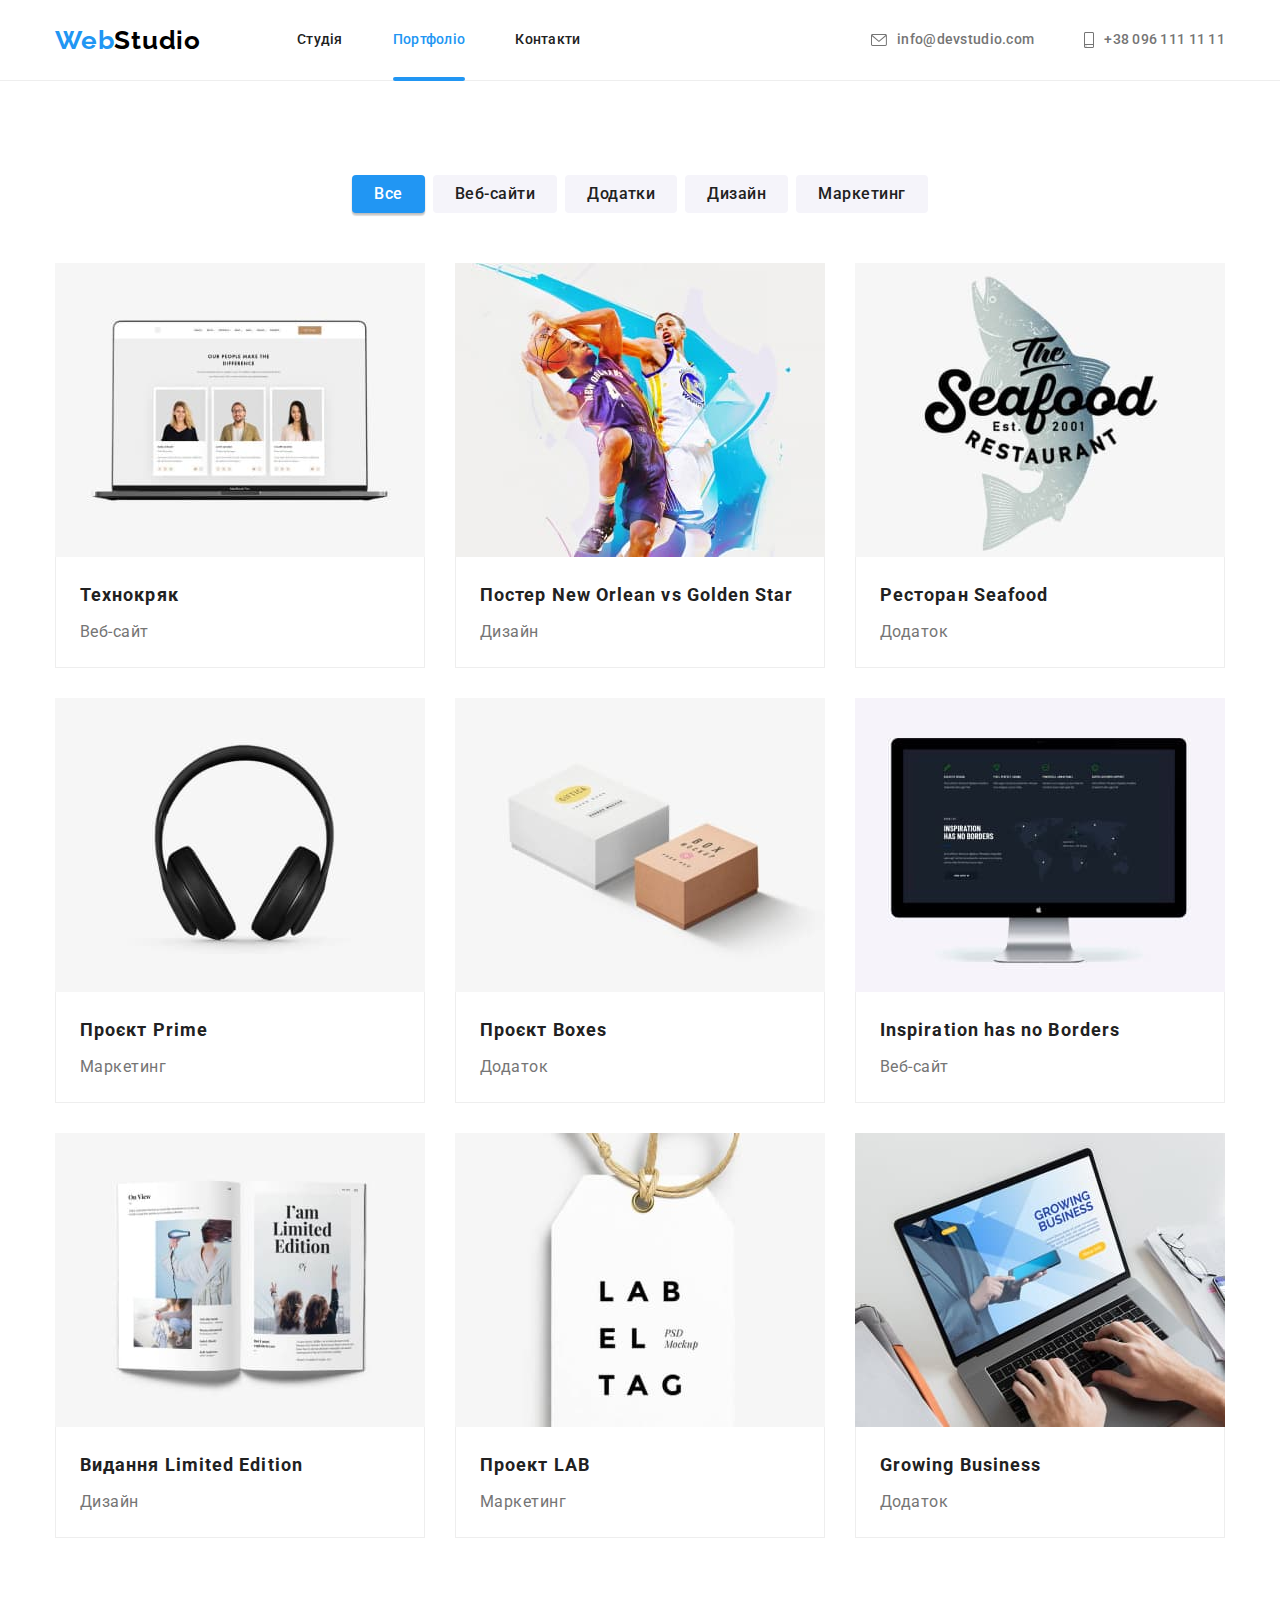
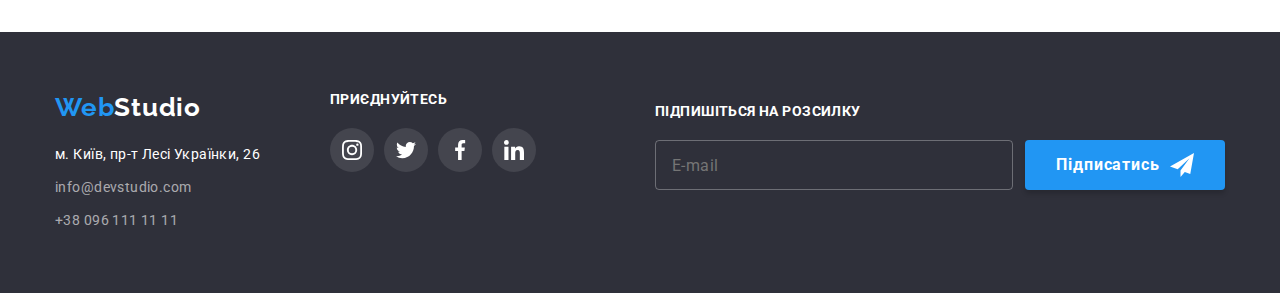
==== commit d87eb5e5: "v3" ====
--- a/portfolio.html
+++ b/portfolio.html
@@ -591,67 +591,71 @@
     </main>
 
     <footer class="footer">
-      <div class="container footer_container">
-        <div class="footer_contacts">
-          <a class="logo_footer" href="./index.html" lang="en">
-            <span class="logo_span">Web</span>Studio</a
-          >
-
-          <address class="footer_address">
-            <a
-              class="footer_address-postal"
-              href="https://goo.gl/maps/RN5q9pUmJRrH2zyX9"
-              target="_blank"
-              rel="noopener noreferrer nofollow"
-              >м. Київ, пр-т Лесі Українки, 26</a
+      <div class="footer_container">
+        <div class="footer_container-tablet">
+          <div class="footer_contacts">
+            <a class="logo_footer" href="./index.html" lang="en">
+              <span class="logo_span">Web</span>Studio</a
             >
 
-            <ul class="list footer_contact">
-              <li class="footer_contact-item">
-                <a class="footer_contact-link" href="mailto:info@devstudio.com"
-                  >info@devstudio.com</a
-                >
+            <address class="footer_address">
+              <a
+                class="footer_address-postal"
+                href="https://goo.gl/maps/RN5q9pUmJRrH2zyX9"
+                target="_blank"
+                rel="noopener noreferrer nofollow"
+                >м. Київ, пр-т Лесі Українки, 26</a
+              >
+
+              <ul class="list footer_contact">
+                <li class="footer_contact-item">
+                  <a
+                    class="footer_contact-link"
+                    href="mailto:info@devstudio.com"
+                    >info@devstudio.com</a
+                  >
+                </li>
+                <li class="footer_contact-item">
+                  <a class="footer_contact-link" href="tel:+380961111111"
+                    >+38 096 111 11 11
+                  </a>
+                </li>
+              </ul>
+            </address>
+          </div>
+          <div class="footer_social">
+            <p class="footer_title">Приєднуйтесь</p>
+            <ul class="list social_list">
+              <li>
+                <a class="social_link social_link--footer" href="#">
+                  <svg class="icon social_icon" width="20" height="20">
+                    <use href="./images/icon.svg#icon-instagram"></use>
+                  </svg>
+                </a>
               </li>
-              <li class="footer_contact-item">
-                <a class="footer_contact-link" href="tel:+380961111111"
-                  >+38 096 111 11 11
+              <li>
+                <a class="social_link social_link--footer" href="#">
+                  <svg class="icon social_icon" width="20" height="20">
+                    <use href="./images/icon.svg#icon-twitter"></use>
+                  </svg>
+                </a>
+              </li>
+              <li>
+                <a class="social_link social_link--footer" href="#">
+                  <svg class="icon social_icon" width="20" height="20">
+                    <use href="./images/icon.svg#icon-facebook"></use>
+                  </svg>
+                </a>
+              </li>
+              <li>
+                <a class="social_link social_link--footer" href="#">
+                  <svg class="icon social_icon" width="20" height="20">
+                    <use href="./images/icon.svg#icon-linkedin"></use>
+                  </svg>
                 </a>
               </li>
             </ul>
-          </address>
-        </div>
-        <div class="footer_social">
-          <p class="footer_title">Приєднуйтесь</p>
-          <ul class="list social_list">
-            <li>
-              <a class="social_link social_link--footer" href="#">
-                <svg class="icon social_icon" width="20" height="20">
-                  <use href="./images/icon.svg#icon-instagram"></use>
-                </svg>
-              </a>
-            </li>
-            <li>
-              <a class="social_link social_link--footer" href="#">
-                <svg class="icon social_icon" width="20" height="20">
-                  <use href="./images/icon.svg#icon-twitter"></use>
-                </svg>
-              </a>
-            </li>
-            <li>
-              <a class="social_link social_link--footer" href="#">
-                <svg class="icon social_icon" width="20" height="20">
-                  <use href="./images/icon.svg#icon-facebook"></use>
-                </svg>
-              </a>
-            </li>
-            <li>
-              <a class="social_link social_link--footer" href="#">
-                <svg class="icon social_icon" width="20" height="20">
-                  <use href="./images/icon.svg#icon-linkedin"></use>
-                </svg>
-              </a>
-            </li>
-          </ul>
+          </div>
         </div>
 
         <div class="footer_subscription">
--- a/css/main.min.css
+++ b/css/main.min.css
@@ -1 +1 @@
-h1,h2,h3,p{margin:0;padding:0}ul{list-style:none;padding:0;margin:0}body{background-color:#fff;color:#757575;font-family:"Roboto",sans-serif}img{display:block;max-width:100%;height:auto}.team_list,.activity_list{list-style:none}.card_link,.checkbox_link,.footer_contact-link,.footer_address-postal,.social_mobile-link,.header_contacts-link,.header_nav-link,.logo_footer,.logo_header{text-decoration:none}.checkbox_icon,.subscription_icon,.header_contacts-icon{fill:currentColor}.portfolio_container,.footer_container,.customers_container,.team_container,.activity_container,.feature_container,.hero_section,.hero_container,.header_container{padding-left:15px;padding-right:15px;margin-left:auto;margin-right:auto;-webkit-transition:max-width 500ms cubic-bezier(0.4, 0, 0.2, 1);transition:max-width 500ms cubic-bezier(0.4, 0, 0.2, 1)}@media screen and (min-width: 480px){.portfolio_container,.footer_container,.customers_container,.team_container,.activity_container,.feature_container,.hero_section,.hero_container,.header_container{max-width:480px}}@media screen and (min-width: 768px){.portfolio_container,.footer_container,.customers_container,.team_container,.activity_container,.feature_container,.hero_section,.hero_container,.header_container{max-width:768px}}@media screen and (min-width: 1200px){.portfolio_container,.footer_container,.customers_container,.team_container,.activity_container,.feature_container,.hero_section,.hero_container,.header_container{max-width:1200px}}.portfolio_section,.footer_section,.customers_section,.team_section,.activity_section,.feature_section{padding-top:60px;padding-bottom:60px}@media screen and (min-width: 1200px){.portfolio_section,.footer_section,.customers_section,.team_section,.activity_section,.feature_section{padding-top:94px;padding-bottom:94px}}.customers_title,.team_title,.activity_title{font-weight:700;font-size:36px;line-height:1.16;text-align:center;letter-spacing:.03em;margin-bottom:50px;color:#212121}.logo_footer,.logo_header{color:#000;font-family:"Raleway";font-weight:700;font-size:26px;line-height:1.19;letter-spacing:.03em}.filter_btn,.subscription-btn,.btn{font-weight:700;font-size:16px;line-height:1.88;letter-spacing:.06em;color:#fff;background:#2196f3;-webkit-box-shadow:0px 4px 4px rgba(0,0,0,.15);box-shadow:0px 4px 4px rgba(0,0,0,.15);border-radius:4px;border:0;cursor:pointer;font-family:inherit;padding:10px 32px;-webkit-transition:background-color 250ms cubic-bezier(0.4, 0, 0.2, 1);transition:background-color 250ms cubic-bezier(0.4, 0, 0.2, 1)}.filter_btn:focus,.subscription-btn:focus,.btn:focus,.filter_btn:hover,.subscription-btn:hover,.btn:hover{background-color:#188ce8}.header{background-color:#fff;border-bottom:1px solid #eee;position:relative}.header_menu{display:none}@media screen and (max-width: 768px){.header_menu.is-open{display:-webkit-box;display:-ms-flexbox;display:flex;-webkit-box-orient:vertical;-webkit-box-direction:normal;-ms-flex-direction:column;flex-direction:column;-webkit-box-pack:justify;-ms-flex-pack:justify;justify-content:space-between;width:100vw;height:100%;position:fixed;z-index:3;top:0;right:0;padding:48px 40px;background-color:#fff}}@media screen and (min-width: 768px){.header_menu{display:-webkit-box;display:-ms-flexbox;display:flex;-webkit-box-pack:space-evenly;-ms-flex-pack:space-evenly;justify-content:space-evenly;-webkit-box-align:center;-ms-flex-align:center;align-items:center;width:100%}}.header_container{display:-webkit-box;display:-ms-flexbox;display:flex;-webkit-box-align:center;-ms-flex-align:center;align-items:center}.header_nav{display:block}@media screen and (min-width: 768px){.header_nav{display:-webkit-box;display:-ms-flexbox;display:flex;gap:50px;margin-left:96px;padding-left:0}}@media screen and (max-width: 768px){.header_nav-item{display:block;margin-bottom:32px}}.header_nav-link{display:block;letter-spacing:.02em;font-weight:500;font-size:40px;line-height:1.18;color:#212121;-webkit-transition:color 250ms cubic-bezier(0.4, 0, 0.2, 1);transition:color 250ms cubic-bezier(0.4, 0, 0.2, 1)}@media screen and (min-width: 768px){.header_nav-link{font-size:14px;line-height:1.14;padding-bottom:32px;padding-top:32px;-webkit-box-align:center;-ms-flex-align:center;align-items:center}}.header_nav-link:hover,.header_nav-link:focus{color:#2196f3}.header_contacts{display:-webkit-box;display:-ms-flexbox;display:flex;-webkit-box-orient:vertical;-webkit-box-direction:reverse;-ms-flex-direction:column-reverse;flex-direction:column-reverse;gap:32px;margin-top:auto}@media screen and (min-width: 768px){.header_contacts{padding-left:0;margin-left:auto;margin-top:0;gap:10px}}@media screen and (min-width: 1200px){.header_contacts{display:-webkit-box;display:-ms-flexbox;display:flex;-webkit-box-orient:horizontal;-webkit-box-direction:normal;-ms-flex-direction:row;flex-direction:row;gap:50px}}.header_contacts-link{display:block;letter-spacing:.02em;font-weight:500;font-size:14px;line-height:1.14;color:#757575;-webkit-transition:color 250ms cubic-bezier(0.4, 0, 0.2, 1);transition:color 250ms cubic-bezier(0.4, 0, 0.2, 1)}@media screen and (min-width: 768px){.header_contacts-link{display:-webkit-box;display:-ms-flexbox;display:flex;-webkit-box-align:center;-ms-flex-align:center;align-items:center}}@media screen and (min-width: 1200px){.header_contacts-link{padding-bottom:32px;padding-top:32px}}.header_contacts-link:hover,.header_contacts-link:focus{color:#2196f3}.header_contacts-icon{margin-right:10px;display:none}@media screen and (min-width: 768px){.header_contacts-icon{display:block}}@media screen and (max-width: 768px){.mobile-menu-tel{color:#2196f3;font-size:34px;line-height:1.16}}@media screen and (max-width: 768px){.mobile-menu-email{font-size:24px;line-height:1.66}}.logo_header{padding-top:24px;padding-bottom:24px}.logo_footer{color:#fff;margin-bottom:20px;display:block}@media screen and (max-width: 1200px){.logo_footer{text-align:center}}.logo_span{color:#2196f3}.hero_section{background-color:var(#2f303a);text-align:center;padding-top:200px;padding-bottom:200px;max-width:480px;max-height:400px;margin-left:auto;margin-right:auto;background-size:cover;background-repeat:no-repeat;background-position:center;background-image:-webkit-gradient(linear, left top, right top, from(rgba(47, 48, 58, 0.4)), to(rgba(47, 48, 58, 0.4))),url(..//images/hero-back.jpg);background-image:linear-gradient(to right, rgba(47, 48, 58, 0.4), rgba(47, 48, 58, 0.4)),url(..//images/hero-back.jpg)}@media screen and (min-width: 768px){.hero_section{max-width:768px}}@media screen and (min-width: 1200px){.hero_section{max-width:1600px;max-height:600px}}@media screen and (min-device-pixel-ratio: 2),screen and (-webkit-min-device-pixel-ratio: 2),screen and (min-resolution: 192dpi),screen and (min-resolution: 2dppx){.hero_section{background-image:-webkit-gradient(linear, left top, right top, from(rgba(47, 48, 58, 0.4)), to(rgba(47, 48, 58, 0.4))),url(../images/hero-back-mobile@2x.jpg);background-image:linear-gradient(to right, rgba(47, 48, 58, 0.4), rgba(47, 48, 58, 0.4)),url(../images/hero-back-mobile@2x.jpg)}}@media screen and (min-width: 480px){.hero_section{background-image:-webkit-gradient(linear, left top, right top, from(rgba(47, 48, 58, 0.4)), to(rgba(47, 48, 58, 0.4))),url(../images/hero-back-tablet.jpg);background-image:linear-gradient(to right, rgba(47, 48, 58, 0.4), rgba(47, 48, 58, 0.4)),url(../images/hero-back-tablet.jpg)}}@media screen and (min-width: 480px)and (min-device-pixel-ratio: 2),screen and (min-width: 480px)and (-webkit-min-device-pixel-ratio: 2),screen and (min-width: 480px)and (min-resolution: 192dpi),screen and (min-width: 480px)and (min-resolution: 2dppx){.hero_section{background-image:-webkit-gradient(linear, left top, right top, from(rgba(47, 48, 58, 0.4)), to(rgba(47, 48, 58, 0.4))),url(../images/hero-back-tablet@2x.jpg);background-image:linear-gradient(to right, rgba(47, 48, 58, 0.4), rgba(47, 48, 58, 0.4)),url(../images/hero-back-tablet@2x.jpg)}}@media screen and (min-width: 768px){.hero_section{background-image:-webkit-gradient(linear, left top, right top, from(rgba(47, 48, 58, 0.4)), to(rgba(47, 48, 58, 0.4))),url(../images/hero-back-desktop.jpg);background-image:linear-gradient(to right, rgba(47, 48, 58, 0.4), rgba(47, 48, 58, 0.4)),url(../images/hero-back-desktop.jpg)}}@media screen and (min-width: 768px)and (min-device-pixel-ratio: 2),screen and (min-width: 768px)and (-webkit-min-device-pixel-ratio: 2),screen and (min-width: 768px)and (min-resolution: 192dpi),screen and (min-width: 768px)and (min-resolution: 2dppx){.hero_section{background-image:-webkit-gradient(linear, left top, right top, from(rgba(47, 48, 58, 0.4)), to(rgba(47, 48, 58, 0.4))),url(../images/hero-back-desktop@2x.jpg);background-image:linear-gradient(to right, rgba(47, 48, 58, 0.4), rgba(47, 48, 58, 0.4)),url(../images/hero-back-desktop@2x.jpg)}}.hero_title{font-weight:900;letter-spacing:.06em;text-transform:uppercase;color:#fff;margin-left:auto;margin-right:auto;margin-bottom:30px;font-size:26px;line-height:1.62;width:360px}.btn__menu{min-height:40px;min-width:40px;display:-webkit-box;display:-ms-flexbox;display:flex;-webkit-box-pack:center;-ms-flex-pack:center;justify-content:center;-webkit-box-align:center;-ms-flex-align:center;align-items:center;position:fixed;top:20px;right:15px;z-index:4;border:none;background-color:rgba(0,0,0,0)}.btn__menu:hover,.btn__menu:focus{fill:#2196f3}@media screen and (min-width: 768px){.btn__menu{display:none}}.btn__icon--burger{display:none}.btn__menu.is-open .btn__icon--burger{display:block}.btn__menu.is-open .btn__icon--close{display:none}.btn__menu.is-open{position:absolute}.current{color:#2196f3;position:relative}@media screen and (min-width: 768px){.current::after{position:absolute;bottom:-1.5%;left:0;content:"";width:100%;height:4px;background-color:#2196f3;border-radius:2px}}.feature_subtitle{font-weight:700;font-size:14px;line-height:1.14;letter-spacing:.03em;text-transform:uppercase;margin-bottom:10px;color:#212121}.feature_text{font-size:14px;line-height:1.71;letter-spacing:.03em}.feature_list{display:-webkit-box;display:-ms-flexbox;display:flex;gap:30px;-ms-flex-wrap:wrap;flex-wrap:wrap;-webkit-box-pack:center;-ms-flex-pack:center;justify-content:center}@media screen and (min-width: 768px){.feature_list{display:-webkit-box;display:-ms-flexbox;display:flex;gap:30px;-ms-flex-wrap:wrap;flex-wrap:wrap}}@media screen and (min-width: 1200px){.feature_list{display:-webkit-box;display:-ms-flexbox;display:flex;gap:30px}}.feature_item{-ms-flex-preferred-size:calc(100% - 30px);flex-basis:calc(100% - 30px)}@media screen and (min-width: 768px){.feature_item{-ms-flex-preferred-size:calc((100% - 30px)/2);flex-basis:calc((100% - 30px)/2)}}@media screen and (min-width: 1200px){.feature_item{-ms-flex-preferred-size:calc((100% - 90px)/4);flex-basis:calc((100% - 90px)/4)}}.feature_iconContainer{display:-webkit-box;display:-ms-flexbox;display:flex;-webkit-box-align:center;-ms-flex-align:center;align-items:center;-webkit-box-pack:center;-ms-flex-pack:center;justify-content:center;-ms-flex-preferred-size:calc((100% - 90px)/4);flex-basis:calc((100% - 90px)/4);height:120px;background-color:#f5f4fa;margin-bottom:30px;border-radius:4px}.activity_section{padding-top:0}@media screen and (max-width: 1199px){.activity_section{display:none}}.activity_list{display:-webkit-box;display:-ms-flexbox;display:flex;gap:30px}.activity_item{position:relative}.activity_img{display:block}.activity_text{font-weight:700;font-size:14px;line-height:1.14;text-align:center;letter-spacing:.03em;text-transform:uppercase;color:#fff;background:rgba(47,48,58,.8);display:-webkit-box;display:-ms-flexbox;display:flex;-webkit-box-pack:center;-ms-flex-pack:center;justify-content:center;-webkit-box-align:center;-ms-flex-align:center;align-items:center;height:70px;width:100%;position:absolute;bottom:0}.social_list{display:-webkit-box;display:-ms-flexbox;display:flex;-webkit-box-align:center;-ms-flex-align:center;align-items:center;-webkit-box-pack:center;-ms-flex-pack:center;justify-content:center;gap:10px}.social_link{display:-webkit-box;display:-ms-flexbox;display:flex;-webkit-box-align:center;-ms-flex-align:center;align-items:center;-webkit-box-pack:center;-ms-flex-pack:center;justify-content:center;fill:#afb1b8;border-radius:50%;width:44px;height:44px;-webkit-transition-property:fill,background-color;transition-property:fill,background-color;-webkit-transition-duration:250ms;transition-duration:250ms;-webkit-transition-timing-function:cubic-bezier(0.4, 0, 0.2, 1);transition-timing-function:cubic-bezier(0.4, 0, 0.2, 1)}.social_link:hover,.social_link:focus{background-color:#2196f3;fill:#fff}.social_link--footer{fill:#fff;background-color:rgba(255,255,255,.1);-webkit-transition-property:background-color;transition-property:background-color;-webkit-transition-duration:250ms;transition-duration:250ms;-webkit-transition-timing-function:cubic-bezier(0.4, 0, 0.2, 1);transition-timing-function:cubic-bezier(0.4, 0, 0.2, 1)}.social_mobile-list{display:-webkit-box;display:-ms-flexbox;display:flex;margin-top:64px}@media screen and (min-width: 768px){.social_mobile-list{display:none}}.social_mobile-item{border-right:1px solid rgba(33,33,33,.2);padding:0 10px}.social_mobile-item:first-child{padding-left:0}.social_mobile-item:last-child{border-right:none}.social_mobile-link{font-weight:500;font-size:18px;line-height:1.22;letter-spacing:.02em;color:#2196f3}.team_section{background-color:#f5f4fa}.team_item{background-color:#fff;-webkit-box-shadow:0px 1px 3px rgba(0,0,0,.12),0px 1px 1px rgba(0,0,0,.14),0px 2px 1px rgba(0,0,0,.2);box-shadow:0px 1px 3px rgba(0,0,0,.12),0px 1px 1px rgba(0,0,0,.14),0px 2px 1px rgba(0,0,0,.2);border-radius:0px 0px 4px 4px;-ms-flex-preferred-size:calc(100% - 30px);flex-basis:calc(100% - 30px)}@media screen and (min-width: 768px){.team_item{-ms-flex-preferred-size:calc((100% - 30px)/2);flex-basis:calc((100% - 30px)/2)}}@media screen and (min-width: 1200px){.team_item{-ms-flex-preferred-size:calc((100% - 90px)/4);flex-basis:calc((100% - 90px)/4)}}.team_list{display:-webkit-box;display:-ms-flexbox;display:flex;gap:30px;-ms-flex-wrap:wrap;flex-wrap:wrap}.team_img{display:block}.team_name{font-weight:500;font-size:16px;line-height:1.18;text-align:center;letter-spacing:.03em;color:#212121;margin-bottom:10px}.team_description{padding-top:30px;padding-bottom:30px}.team_profession{font-size:16px;line-height:1.18;text-align:center;letter-spacing:.03em;margin-bottom:16px}.customers_list{display:-webkit-box;display:-ms-flexbox;display:flex;gap:30px;-ms-flex-wrap:wrap;flex-wrap:wrap}.customers_item{-ms-flex-preferred-size:calc((100% - 30px)/2);flex-basis:calc((100% - 30px)/2);height:92px}@media screen and (min-width: 768px){.customers_item{-ms-flex-preferred-size:calc((100% - 60px)/3);flex-basis:calc((100% - 60px)/3)}}@media screen and (min-width: 1200px){.customers_item{-ms-flex-preferred-size:calc((100% - 150px)/6);flex-basis:calc((100% - 150px)/6)}}.customers_link{display:-webkit-box;display:-ms-flexbox;display:flex;-webkit-box-align:center;-ms-flex-align:center;align-items:center;-webkit-box-pack:center;-ms-flex-pack:center;justify-content:center;fill:#afb1b8;border:1px solid #afb1b8;border-radius:4px;width:100%;height:100%;-webkit-transition-property:fill,border-color;transition-property:fill,border-color;-webkit-transition-duration:250ms;transition-duration:250ms;-webkit-transition-timing-function:cubic-bezier(0.4, 0, 0.2, 1);transition-timing-function:cubic-bezier(0.4, 0, 0.2, 1)}.customers_link:hover,.customers_link:focus{fill:#2196f3;border-color:#2196f3}.footer{background-color:#2f303a;padding-top:60px;padding-bottom:60px}@media screen and (min-width: 1200px){.footer_social{margin-right:auto}}@media screen and (max-width: 1200px){.footer_social{padding-bottom:60px}}.footer_container{-ms-flex-wrap:wrap;flex-wrap:wrap}@media screen and (min-width: 768px){.footer_container{display:-webkit-box;display:-ms-flexbox;display:flex;-webkit-box-align:baseline;-ms-flex-align:baseline;align-items:baseline}}@media screen and (max-width: 1200px){.footer_container{-ms-flex-pack:distribute;justify-content:space-around}}.footer_title{font-weight:700;font-size:14px;line-height:1.14;letter-spacing:.03em;text-transform:uppercase;color:#fff;margin-bottom:20px}@media screen and (max-width: 1200px){.footer_title{text-align:center}}@media screen and (min-width: 1200px){.footer_contacts{margin-right:70px}}@media screen and (max-width: 1200px){.footer_contacts{padding-bottom:60px}}.footer_address{font-style:normal}@media screen and (max-width: 1200px){.footer_address{text-align:center}}.footer_address-postal{font-size:14px;line-height:1.71;letter-spacing:.03em;color:#fff;margin-bottom:9px;display:block;-webkit-transition:color 250ms cubic-bezier(0.4, 0, 0.2, 1);transition:color 250ms cubic-bezier(0.4, 0, 0.2, 1)}.footer_address-postal:focus,.footer_address-postal:hover{color:#2196f3}@media screen and (max-width: 1200px){.footer_address-postal{text-align:center}}.footer_contact-link{font-size:14px;line-height:1.71;letter-spacing:.03em;color:rgba(255,255,255,.6);-webkit-transition:color 250ms cubic-bezier(0.4, 0, 0.2, 1);transition:color 250ms cubic-bezier(0.4, 0, 0.2, 1)}.footer_contact-link:focus,.footer_contact-link:hover{color:#2196f3}.footer_contact-item{margin-bottom:9px}@media screen and (max-width: 1200px){.footer_contact-item{text-align:center}}.footer_contact-item:last-child{margin-bottom:0px}.subscription{display:-webkit-box;display:-ms-flexbox;display:flex;-webkit-box-orient:vertical;-webkit-box-direction:normal;-ms-flex-direction:column;flex-direction:column;-webkit-box-align:center;-ms-flex-align:center;align-items:center;gap:20px}@media screen and (min-width: 1200px){.subscription{-webkit-box-orient:horizontal;-webkit-box-direction:normal;-ms-flex-direction:row;flex-direction:row;gap:0}}.subscription_input{border:1px solid rgba(255,255,255,.3);border-radius:4px;background-color:inherit;font-size:16px;line-height:1.25;letter-spacing:.03em;-webkit-transition:border-color 250ms cubic-bezier(0.4, 0, 0.2, 1);transition:border-color 250ms cubic-bezier(0.4, 0, 0.2, 1);padding:15px 16px;width:358px;height:50px;margin-right:12px;color:#fff}.subscription_input:hover,.subscription_input:focus{border-color:#2196f3}.subscription_icon{margin-left:10px}.subscription-btn{display:-webkit-box;display:-ms-flexbox;display:flex;-webkit-box-align:center;-ms-flex-align:center;align-items:center;-webkit-box-pack:center;-ms-flex-pack:center;justify-content:center;padding:10px 28px;min-width:200px;height:50px}.backdrop{position:fixed;top:0;left:0;width:100%;height:100%;background:rgba(0,0,0,.2);opacity:1;-webkit-transition:opacity 500ms cubic-bezier(0.4, 0, 0.2, 1);transition:opacity 500ms cubic-bezier(0.4, 0, 0.2, 1)}.backdrop.is-hidden{opacity:0;pointer-events:none}.backdrop.modal{-webkit-transform:translate(-50%, -50%) translateY(-100%);transform:translate(-50%, -50%) translateY(-100%)}.modal{width:450px;height:609px;background-color:#fff;position:absolute;padding:40px;top:50%;left:50%;-webkit-transform:translate(-50%, -50%) translateY(0%);transform:translate(-50%, -50%) translateY(0%);-webkit-transition:-webkit-transform 500ms cubic-bezier(0.4, 0, 0.2, 1);transition:-webkit-transform 500ms cubic-bezier(0.4, 0, 0.2, 1);transition:transform 500ms cubic-bezier(0.4, 0, 0.2, 1);transition:transform 500ms cubic-bezier(0.4, 0, 0.2, 1), -webkit-transform 500ms cubic-bezier(0.4, 0, 0.2, 1)}@media screen and (min-width: 1200px){.modal{width:528px;height:581px}}.modal-close-icon{-webkit-transition:fill 250ms cubic-bezier(0.4, 0, 0.2, 1);transition:fill 250ms cubic-bezier(0.4, 0, 0.2, 1)}.modal_btn-close{display:-webkit-box;display:-ms-flexbox;display:flex;-webkit-box-pack:center;-ms-flex-pack:center;justify-content:center;-webkit-box-align:center;-ms-flex-align:center;align-items:center;position:absolute;right:8px;top:8px;border:1px solid rgba(0,0,0,.1);background-color:#fff;border-radius:50%;height:30px;width:30px}.modal_btn-close:hover .modal_close-icon,.modal_btn-close:focus .modal_close-icon{fill:#2196f3}.modal_title{font-weight:700;font-size:20px;line-height:1.15;text-align:center;letter-spacing:.03em;margin-bottom:12px;color:#212121}.modal_btn{display:block;margin-right:auto;margin-left:auto;padding:10px 28px;min-width:200px;height:50px}.input_thumb{display:-webkit-box;display:-ms-flexbox;display:flex;-webkit-box-orient:vertical;-webkit-box-direction:normal;-ms-flex-direction:column;flex-direction:column;margin-bottom:10px}.input_thumb-last{margin-bottom:20px}.input_wrapper{position:relative}.input_form{width:100%;border:1px solid rgba(33,33,33,.2);border-radius:4px;height:40px;outline:none;padding:12px 42px;-webkit-transition:border-color 250ms cubic-bezier(0.4, 0, 0.2, 1);transition:border-color 250ms cubic-bezier(0.4, 0, 0.2, 1)}.input_form:hover,.input_form:focus{border-color:#2196f3}.input_form:hover+.input_icon,.input_form:focus+.input_icon{fill:#2196f3}.input_comment{resize:none;font-size:12px;line-height:1.17;letter-spacing:.01em;padding:12px 16px;height:120px}.input_icon{position:absolute;top:50%;left:12px;-webkit-transform:translateY(-50%);transform:translateY(-50%);fill:#212121;-webkit-transition:fill 250ms cubic-bezier(0.4, 0, 0.2, 1);transition:fill 250ms cubic-bezier(0.4, 0, 0.2, 1)}.input_label{width:100%;margin-bottom:4px;font-size:12px;line-height:1.16;letter-spacing:.01em}.checkbox{-webkit-appearance:none;-moz-appearance:none;appearance:none}.checkbox_thumb{margin-bottom:30px}.checkbox_label{display:-webkit-box;display:-ms-flexbox;display:flex;-webkit-box-align:center;-ms-flex-align:center;align-items:center;-webkit-box-pack:center;-ms-flex-pack:center;justify-content:center}.checkbox_icon{display:inline-block;margin-right:8px;width:16px;height:15px;border:2px solid #000;border-radius:2px;background-image:url(../images/checkbox-true.svg);background-repeat:no-repeat;background-size:contain;-webkit-transition-property:background-color,border-color;transition-property:background-color,border-color;-webkit-transition-duration:250ms;transition-duration:250ms;-webkit-transition-timing-function:cubic-bezier(0.4, 0, 0.2, 1);transition-timing-function:cubic-bezier(0.4, 0, 0.2, 1)}.checkbox:checked+.checkbox_icon{background-color:#2196f3;border-color:#2196f3}.checkbox:focus+.checkbox_icon,.checkbox:hover+.checkbox_icon{border-color:#2196f3}.checkbox_text,.checkbox_link{font-size:12px;line-height:1.16;letter-spacing:.03em}@media screen and (min-width: 1200px){.checkbox_text,.checkbox_link{font-size:14px;line-height:1.71}}.checkbox_link{color:#2196f3;position:relative}.checkbox_link::after{position:absolute;bottom:-1.5%;left:0;content:"";width:100%;height:1px;background-color:#2196f3}.filter{display:-webkit-box;display:-ms-flexbox;display:flex;-ms-flex-wrap:wrap;flex-wrap:wrap;gap:8px;margin-bottom:50px}@media screen and (min-width: 768px){.filter{-webkit-box-pack:center;-ms-flex-pack:center;justify-content:center}}.filter_btn{font-weight:500;font-size:16px;line-height:1.62;text-align:center;letter-spacing:.03em;color:#212121;background-color:#f5f4fa;border-radius:4px;border:0;cursor:pointer;font-family:inherit;padding:6px 22px;-webkit-transition-property:color,background-color,-webkit-box-shadow;transition-property:color,background-color,-webkit-box-shadow;transition-property:color,background-color,box-shadow;transition-property:color,background-color,box-shadow,-webkit-box-shadow;-webkit-transition-duration:250ms;transition-duration:250ms;-webkit-transition-timing-function:cubic-bezier(0.4, 0, 0.2, 1);transition-timing-function:cubic-bezier(0.4, 0, 0.2, 1)}.filter_current,.filter_btn:hover,.filter_btn:focus{color:#fff;background-color:#2196f3;-webkit-box-shadow:0px 3px 1px rgba(0,0,0,.1),0px 1px 2px rgba(0,0,0,.08),0px 2px 2px rgba(0,0,0,.12);box-shadow:0px 3px 1px rgba(0,0,0,.1),0px 1px 2px rgba(0,0,0,.08),0px 2px 2px rgba(0,0,0,.12)}.portfolio{display:-webkit-box;display:-ms-flexbox;display:flex;gap:30px;-ms-flex-wrap:wrap;flex-wrap:wrap}.card{width:calc(100% - 30px)}@media screen and (min-width: 768px){.card{width:calc((100% - 30px)/2)}}@media screen and (min-width: 1200px){.card{width:calc((100% - 60px)/3)}}.card .card_img{display:block}.card_link{display:-webkit-box;display:-ms-flexbox;display:flex;-webkit-box-orient:vertical;-webkit-box-direction:normal;-ms-flex-direction:column;flex-direction:column;height:100%;-webkit-transition:-webkit-box-shadow 250ms cubic-bezier(0.4, 0, 0.2, 1);transition:-webkit-box-shadow 250ms cubic-bezier(0.4, 0, 0.2, 1);transition:box-shadow 250ms cubic-bezier(0.4, 0, 0.2, 1);transition:box-shadow 250ms cubic-bezier(0.4, 0, 0.2, 1), -webkit-box-shadow 250ms cubic-bezier(0.4, 0, 0.2, 1)}.card_link:hover,.card_link:focus{-webkit-box-shadow:0px 1px 3px rgba(0,0,0,.12),0px 1px 1px rgba(0,0,0,.14),0px 2px 1px rgba(0,0,0,.2);box-shadow:0px 1px 3px rgba(0,0,0,.12),0px 1px 1px rgba(0,0,0,.14),0px 2px 1px rgba(0,0,0,.2)}.card_link:hover .card_overlay_text,.card_link:focus .card_overlay_text{-webkit-transform:translateY(-100%);transform:translateY(-100%);-webkit-transition:-webkit-transform 250ms ease;transition:-webkit-transform 250ms ease;transition:transform 250ms ease;transition:transform 250ms ease, -webkit-transform 250ms ease}.card_description{border-left:1px solid #eee;border-right:1px solid #eee;border-bottom:1px solid #eee;-webkit-box-flex:1;-ms-flex-positive:1;flex-grow:1;padding:20px 24px}.card_title{font-weight:700;font-size:18px;line-height:2;letter-spacing:.06em;color:#212121;margin-bottom:4px}.card_subtitle{font-size:16px;line-height:1.88;letter-spacing:.03em;color:#757575}.card_overlay{position:relative;overflow:hidden}.card_overlay_text{position:absolute;bottom:-100%;width:100%;height:100%;padding-left:24px;padding-right:24px;padding-top:63px;padding-bottom:63px;font-size:18px;line-height:1.56;letter-spacing:.03em;color:#fff;background-color:rgba(33,150,243,.9);-webkit-transform:translateY(0%);transform:translateY(0%);-webkit-transition:-webkit-transform 250ms ease;transition:-webkit-transform 250ms ease;transition:transform 250ms ease;transition:transform 250ms ease, -webkit-transform 250ms ease}/*# sourceMappingURL=main.min.css.map */+h1,h2,h3,p{margin:0;padding:0}ul{list-style:none;padding:0;margin:0}body{background-color:#fff;color:#757575;font-family:"Roboto",sans-serif}img{display:block;max-width:100%;height:auto}.team_list,.activity_list{list-style:none}.card_link,.checkbox_link,.footer_contact-link,.footer_address-postal,.social_mobile-link,.header_contacts-link,.header_nav-link,.logo_footer,.logo_header{text-decoration:none}.checkbox_icon,.subscription_icon,.header_contacts-icon{fill:currentColor}.portfolio_container,.footer_container,.customers_container,.team_container,.activity_container,.feature_container,.hero_section,.hero_container,.header_container{padding-left:15px;padding-right:15px;margin-left:auto;margin-right:auto;-webkit-transition:max-width 500ms cubic-bezier(0.4, 0, 0.2, 1);transition:max-width 500ms cubic-bezier(0.4, 0, 0.2, 1)}@media screen and (min-width: 480px){.portfolio_container,.footer_container,.customers_container,.team_container,.activity_container,.feature_container,.hero_section,.hero_container,.header_container{max-width:480px}}@media screen and (min-width: 768px){.portfolio_container,.footer_container,.customers_container,.team_container,.activity_container,.feature_container,.hero_section,.hero_container,.header_container{max-width:768px}}@media screen and (min-width: 1200px){.portfolio_container,.footer_container,.customers_container,.team_container,.activity_container,.feature_container,.hero_section,.hero_container,.header_container{max-width:1200px}}.portfolio_section,.footer_section,.customers_section,.team_section,.activity_section,.feature_section{padding-top:60px;padding-bottom:60px}@media screen and (min-width: 1200px){.portfolio_section,.footer_section,.customers_section,.team_section,.activity_section,.feature_section{padding-top:94px;padding-bottom:94px}}.customers_title,.team_title,.activity_title{font-weight:700;font-size:36px;line-height:1.16;text-align:center;letter-spacing:.03em;margin-bottom:50px;color:#212121}.logo_footer,.logo_header{color:#000;font-family:"Raleway";font-weight:700;font-size:26px;line-height:1.19;letter-spacing:.03em}.filter_btn,.subscription-btn,.btn{font-weight:700;font-size:16px;line-height:1.88;letter-spacing:.06em;color:#fff;background:#2196f3;-webkit-box-shadow:0px 4px 4px rgba(0,0,0,.15);box-shadow:0px 4px 4px rgba(0,0,0,.15);border-radius:4px;border:0;cursor:pointer;font-family:inherit;padding:10px 32px;-webkit-transition:background-color 250ms cubic-bezier(0.4, 0, 0.2, 1);transition:background-color 250ms cubic-bezier(0.4, 0, 0.2, 1)}.filter_btn:focus,.subscription-btn:focus,.btn:focus,.filter_btn:hover,.subscription-btn:hover,.btn:hover{background-color:#188ce8}.header{background-color:#fff;border-bottom:1px solid #eee;position:relative}@media screen and (max-width: 768px){.header_menu{display:-webkit-box;display:-ms-flexbox;display:flex;-webkit-box-orient:vertical;-webkit-box-direction:normal;-ms-flex-direction:column;flex-direction:column;-webkit-box-pack:justify;-ms-flex-pack:justify;justify-content:space-between;width:100vw;height:100%;position:fixed;z-index:3;top:0;right:0;opacity:0;visibility:hidden;padding:48px 40px;background-color:#fff;-webkit-transition:opacity 250ms cubic-bezier(0.4, 0, 0.2, 1),visibility 250ms cubic-bezier(0.4, 0, 0.2, 1);transition:opacity 250ms cubic-bezier(0.4, 0, 0.2, 1),visibility 250ms cubic-bezier(0.4, 0, 0.2, 1)}}.header_menu.is-open{opacity:1;visibility:visible}@media screen and (min-width: 768px){.header_menu{display:-webkit-box;display:-ms-flexbox;display:flex;-webkit-box-pack:space-evenly;-ms-flex-pack:space-evenly;justify-content:space-evenly;-webkit-box-align:center;-ms-flex-align:center;align-items:center;width:100%}}.header_container{display:-webkit-box;display:-ms-flexbox;display:flex;-webkit-box-align:center;-ms-flex-align:center;align-items:center}.header_nav{display:block}@media screen and (min-width: 768px){.header_nav{display:-webkit-box;display:-ms-flexbox;display:flex;gap:50px;margin-left:96px;padding-left:0}}@media screen and (max-width: 768px){.header_nav-item{display:block;margin-bottom:32px}}.header_nav-link{display:block;letter-spacing:.02em;font-weight:500;font-size:40px;line-height:1.18;color:#212121;-webkit-transition:color 250ms cubic-bezier(0.4, 0, 0.2, 1);transition:color 250ms cubic-bezier(0.4, 0, 0.2, 1)}@media screen and (min-width: 768px){.header_nav-link{font-size:14px;line-height:1.14;padding-bottom:32px;padding-top:32px;-webkit-box-align:center;-ms-flex-align:center;align-items:center}}.header_nav-link:hover,.header_nav-link:focus{color:#2196f3}.header_contacts{display:-webkit-box;display:-ms-flexbox;display:flex;-webkit-box-orient:vertical;-webkit-box-direction:reverse;-ms-flex-direction:column-reverse;flex-direction:column-reverse;gap:32px;margin-top:auto}@media screen and (min-width: 768px){.header_contacts{-webkit-box-orient:vertical;-webkit-box-direction:normal;-ms-flex-direction:column;flex-direction:column;padding-left:0;margin-left:auto;margin-top:0;gap:10px}}@media screen and (min-width: 1200px){.header_contacts{display:-webkit-box;display:-ms-flexbox;display:flex;-webkit-box-orient:horizontal;-webkit-box-direction:normal;-ms-flex-direction:row;flex-direction:row;gap:50px}}.header_contacts-link{display:block;letter-spacing:.02em;font-weight:500;font-size:14px;line-height:1.14;color:#757575;-webkit-transition:color 250ms cubic-bezier(0.4, 0, 0.2, 1);transition:color 250ms cubic-bezier(0.4, 0, 0.2, 1)}@media screen and (min-width: 768px){.header_contacts-link{display:-webkit-box;display:-ms-flexbox;display:flex;-webkit-box-align:center;-ms-flex-align:center;align-items:center}}@media screen and (min-width: 1200px){.header_contacts-link{padding-bottom:32px;padding-top:32px}}.header_contacts-link:hover,.header_contacts-link:focus{color:#2196f3}.header_contacts-icon{margin-right:10px;display:none}@media screen and (min-width: 768px){.header_contacts-icon{display:block}}@media screen and (max-width: 768px){.mobile-menu-tel{color:#2196f3;font-size:34px;line-height:1.16}}@media screen and (max-width: 1200px){.mobile-menu-tel{padding-bottom:18px}}@media screen and (max-width: 768px){.mobile-menu-email{font-size:24px;line-height:1.66}}@media screen and (max-width: 1200px){.mobile-menu-email{padding-top:18px}}.logo_header{padding-top:24px;padding-bottom:24px}.logo_footer{color:#fff;margin-bottom:20px;display:block}@media screen and (max-width: 1200px){.logo_footer{text-align:center}}.logo_span{color:#2196f3}.hero_section{background-color:var(#2f303a);text-align:center;padding-top:118px;padding-bottom:118px;max-width:480px;max-height:400px;margin-left:auto;margin-right:auto;background-size:cover;background-repeat:no-repeat;background-position:center;background-image:-webkit-gradient(linear, left top, right top, from(rgba(47, 48, 58, 0.4)), to(rgba(47, 48, 58, 0.4))),url(..//images/hero-back.jpg);background-image:linear-gradient(to right, rgba(47, 48, 58, 0.4), rgba(47, 48, 58, 0.4)),url(..//images/hero-back.jpg)}@media screen and (min-width: 480px){.hero_section{max-width:768px;max-width:768px;max-height:400px}}@media screen and (min-width: 768px){.hero_section{max-width:768px;max-width:1600px;max-height:600px}}@media screen and (min-width: 1200px){.hero_section{padding-top:200px;padding-bottom:200px}}@media screen and (min-device-pixel-ratio: 2),screen and (-webkit-min-device-pixel-ratio: 2),screen and (min-resolution: 192dpi),screen and (min-resolution: 2dppx){.hero_section{background-image:-webkit-gradient(linear, left top, right top, from(rgba(47, 48, 58, 0.4)), to(rgba(47, 48, 58, 0.4))),url(../images/hero-back-mobile@2x.jpg);background-image:linear-gradient(to right, rgba(47, 48, 58, 0.4), rgba(47, 48, 58, 0.4)),url(../images/hero-back-mobile@2x.jpg)}}@media screen and (min-width: 480px){.hero_section{background-image:-webkit-gradient(linear, left top, right top, from(rgba(47, 48, 58, 0.4)), to(rgba(47, 48, 58, 0.4))),url(../images/hero-back-tablet.jpg);background-image:linear-gradient(to right, rgba(47, 48, 58, 0.4), rgba(47, 48, 58, 0.4)),url(../images/hero-back-tablet.jpg)}}@media screen and (min-width: 480px)and (min-device-pixel-ratio: 2),screen and (min-width: 480px)and (-webkit-min-device-pixel-ratio: 2),screen and (min-width: 480px)and (min-resolution: 192dpi),screen and (min-width: 480px)and (min-resolution: 2dppx){.hero_section{background-image:-webkit-gradient(linear, left top, right top, from(rgba(47, 48, 58, 0.4)), to(rgba(47, 48, 58, 0.4))),url(../images/hero-back-tablet@2x.jpg);background-image:linear-gradient(to right, rgba(47, 48, 58, 0.4), rgba(47, 48, 58, 0.4)),url(../images/hero-back-tablet@2x.jpg)}}@media screen and (min-width: 768px){.hero_section{background-image:-webkit-gradient(linear, left top, right top, from(rgba(47, 48, 58, 0.4)), to(rgba(47, 48, 58, 0.4))),url(../images/hero-back-desktop.jpg);background-image:linear-gradient(to right, rgba(47, 48, 58, 0.4), rgba(47, 48, 58, 0.4)),url(../images/hero-back-desktop.jpg)}}@media screen and (min-width: 768px)and (min-device-pixel-ratio: 2),screen and (min-width: 768px)and (-webkit-min-device-pixel-ratio: 2),screen and (min-width: 768px)and (min-resolution: 192dpi),screen and (min-width: 768px)and (min-resolution: 2dppx){.hero_section{background-image:-webkit-gradient(linear, left top, right top, from(rgba(47, 48, 58, 0.4)), to(rgba(47, 48, 58, 0.4))),url(../images/hero-back-desktop@2x.jpg);background-image:linear-gradient(to right, rgba(47, 48, 58, 0.4), rgba(47, 48, 58, 0.4)),url(../images/hero-back-desktop@2x.jpg)}}.hero_title{font-weight:900;letter-spacing:.06em;text-transform:uppercase;color:#fff;margin-left:auto;margin-right:auto;margin-bottom:30px;font-size:26px;line-height:1.62;width:360px}@media screen and (max-width: 480px){.hero_title{width:96%}}.btn__menu{min-height:40px;min-width:40px;display:-webkit-box;display:-ms-flexbox;display:flex;-webkit-box-pack:center;-ms-flex-pack:center;justify-content:center;-webkit-box-align:center;-ms-flex-align:center;align-items:center;position:fixed;top:20px;right:15px;z-index:4;border:none;background-color:rgba(0,0,0,0)}.btn__menu:hover,.btn__menu:focus{fill:#2196f3}@media screen and (min-width: 768px){.btn__menu{display:none}}.btn__icon--burger{display:none}.btn__menu.is-open .btn__icon--burger{display:block}.btn__menu.is-open .btn__icon--close{display:none}.btn__menu.is-open{position:absolute}.current{color:#2196f3;position:relative}@media screen and (min-width: 768px){.current::after{position:absolute;bottom:-1.5%;left:0;content:"";width:100%;height:4px;background-color:#2196f3;border-radius:2px}}.feature_subtitle{font-weight:700;font-size:14px;line-height:1.14;letter-spacing:.03em;text-transform:uppercase;margin-bottom:10px;color:#212121}.feature_text{font-size:14px;line-height:1.71;letter-spacing:.03em}.feature_list{display:-webkit-box;display:-ms-flexbox;display:flex;gap:30px;-ms-flex-wrap:wrap;flex-wrap:wrap;-webkit-box-pack:center;-ms-flex-pack:center;justify-content:center}@media screen and (min-width: 768px){.feature_list{display:-webkit-box;display:-ms-flexbox;display:flex;gap:30px;-ms-flex-wrap:wrap;flex-wrap:wrap}}@media screen and (min-width: 1200px){.feature_list{display:-webkit-box;display:-ms-flexbox;display:flex;gap:30px}}.feature_item{-ms-flex-preferred-size:calc(100% - 30px);flex-basis:calc(100% - 30px)}@media screen and (min-width: 768px){.feature_item{-ms-flex-preferred-size:calc((100% - 30px)/2);flex-basis:calc((100% - 30px)/2)}}@media screen and (min-width: 1200px){.feature_item{-ms-flex-preferred-size:calc((100% - 90px)/4);flex-basis:calc((100% - 90px)/4)}}.feature_iconContainer{display:-webkit-box;display:-ms-flexbox;display:flex;-webkit-box-align:center;-ms-flex-align:center;align-items:center;-webkit-box-pack:center;-ms-flex-pack:center;justify-content:center;-ms-flex-preferred-size:calc((100% - 90px)/4);flex-basis:calc((100% - 90px)/4);height:120px;background-color:#f5f4fa;margin-bottom:30px;border-radius:4px}.activity_section{padding-top:0}@media screen and (max-width: 1199px){.activity_section{display:none}}.activity_list{display:-webkit-box;display:-ms-flexbox;display:flex;gap:30px}.activity_item{position:relative}.activity_img{display:block}.activity_text{font-weight:700;font-size:14px;line-height:1.14;text-align:center;letter-spacing:.03em;text-transform:uppercase;color:#fff;background:rgba(47,48,58,.8);display:-webkit-box;display:-ms-flexbox;display:flex;-webkit-box-pack:center;-ms-flex-pack:center;justify-content:center;-webkit-box-align:center;-ms-flex-align:center;align-items:center;height:70px;width:100%;position:absolute;bottom:0}.social_list{display:-webkit-box;display:-ms-flexbox;display:flex;-webkit-box-align:center;-ms-flex-align:center;align-items:center;-webkit-box-pack:center;-ms-flex-pack:center;justify-content:center;gap:10px}.social_link{display:-webkit-box;display:-ms-flexbox;display:flex;-webkit-box-align:center;-ms-flex-align:center;align-items:center;-webkit-box-pack:center;-ms-flex-pack:center;justify-content:center;fill:#afb1b8;border-radius:50%;width:44px;height:44px;-webkit-transition-property:fill,background-color;transition-property:fill,background-color;-webkit-transition-duration:250ms;transition-duration:250ms;-webkit-transition-timing-function:cubic-bezier(0.4, 0, 0.2, 1);transition-timing-function:cubic-bezier(0.4, 0, 0.2, 1)}.social_link:hover,.social_link:focus{background-color:#2196f3;fill:#fff}.social_link--footer{fill:#fff;background-color:rgba(255,255,255,.1);-webkit-transition-property:background-color;transition-property:background-color;-webkit-transition-duration:250ms;transition-duration:250ms;-webkit-transition-timing-function:cubic-bezier(0.4, 0, 0.2, 1);transition-timing-function:cubic-bezier(0.4, 0, 0.2, 1)}.social_mobile-list{display:-webkit-box;display:-ms-flexbox;display:flex;-ms-flex-wrap:wrap;flex-wrap:wrap;margin-top:64px}@media screen and (min-width: 768px){.social_mobile-list{display:none}}.social_mobile-item{border-right:1px solid rgba(33,33,33,.2);padding:0 10px}.social_mobile-item:first-child{padding-left:0}.social_mobile-item:last-child{border-right:none}.social_mobile-link{font-weight:500;font-size:18px;line-height:1.22;letter-spacing:.02em;color:#2196f3}.team_section{background-color:#f5f4fa}.team_item{background-color:#fff;-webkit-box-shadow:0px 1px 3px rgba(0,0,0,.12),0px 1px 1px rgba(0,0,0,.14),0px 2px 1px rgba(0,0,0,.2);box-shadow:0px 1px 3px rgba(0,0,0,.12),0px 1px 1px rgba(0,0,0,.14),0px 2px 1px rgba(0,0,0,.2);border-radius:0px 0px 4px 4px;-ms-flex-preferred-size:calc(100% - 30px);flex-basis:calc(100% - 30px)}@media screen and (min-width: 768px){.team_item{-ms-flex-preferred-size:calc((100% - 30px)/2);flex-basis:calc((100% - 30px)/2)}}@media screen and (min-width: 1200px){.team_item{-ms-flex-preferred-size:calc((100% - 90px)/4);flex-basis:calc((100% - 90px)/4)}}.team_list{display:-webkit-box;display:-ms-flexbox;display:flex;gap:30px;-ms-flex-wrap:wrap;flex-wrap:wrap}.team_img{display:block}.team_name{font-weight:500;font-size:16px;line-height:1.18;text-align:center;letter-spacing:.03em;color:#212121;margin-bottom:10px}.team_description{padding-top:30px;padding-bottom:30px}.team_profession{font-size:16px;line-height:1.18;text-align:center;letter-spacing:.03em;margin-bottom:16px}.customers_list{display:-webkit-box;display:-ms-flexbox;display:flex;gap:30px;-ms-flex-wrap:wrap;flex-wrap:wrap}.customers_item{-ms-flex-preferred-size:calc((100% - 30px)/2);flex-basis:calc((100% - 30px)/2);height:92px}@media screen and (min-width: 768px){.customers_item{-ms-flex-preferred-size:calc((100% - 60px)/3);flex-basis:calc((100% - 60px)/3)}}@media screen and (min-width: 1200px){.customers_item{-ms-flex-preferred-size:calc((100% - 150px)/6);flex-basis:calc((100% - 150px)/6)}}.customers_link{display:-webkit-box;display:-ms-flexbox;display:flex;-webkit-box-align:center;-ms-flex-align:center;align-items:center;-webkit-box-pack:center;-ms-flex-pack:center;justify-content:center;fill:#afb1b8;border:1px solid #afb1b8;border-radius:4px;width:100%;height:100%;-webkit-transition-property:fill,border-color;transition-property:fill,border-color;-webkit-transition-duration:250ms;transition-duration:250ms;-webkit-transition-timing-function:cubic-bezier(0.4, 0, 0.2, 1);transition-timing-function:cubic-bezier(0.4, 0, 0.2, 1)}.customers_link:hover,.customers_link:focus{fill:#2196f3;border-color:#2196f3}.footer{background-color:#2f303a;padding-top:60px;padding-bottom:60px}@media screen and (min-width: 1200px){.footer_social{margin-right:auto}}@media screen and (max-width: 1200px){.footer_social{margin-bottom:60px}}.footer_container{-ms-flex-wrap:wrap;flex-wrap:wrap}@media screen and (min-width: 768px){.footer_container{-webkit-box-align:baseline;-ms-flex-align:baseline;align-items:baseline}}@media screen and (min-width: 1200px){.footer_container{display:-webkit-box;display:-ms-flexbox;display:flex}}@media screen and (min-width: 768px){.footer_container-tablet{display:-webkit-box;display:-ms-flexbox;display:flex;-ms-flex-pack:distribute;justify-content:space-around}}@media screen and (min-width: 1200px){.footer_container-tablet{margin-right:auto}}.footer_title{font-weight:700;font-size:14px;line-height:1.14;letter-spacing:.03em;text-transform:uppercase;color:#fff;margin-bottom:20px}@media screen and (max-width: 1200px){.footer_title{text-align:center}}@media screen and (min-width: 1200px){.footer_contacts{margin-right:70px}}@media screen and (max-width: 1200px){.footer_contacts{margin-bottom:60px}}.footer_address{font-style:normal}@media screen and (max-width: 1200px){.footer_address{text-align:center}}.footer_address-postal{font-size:14px;line-height:1.71;letter-spacing:.03em;color:#fff;margin-bottom:9px;display:block;-webkit-transition:color 250ms cubic-bezier(0.4, 0, 0.2, 1);transition:color 250ms cubic-bezier(0.4, 0, 0.2, 1)}.footer_address-postal:focus,.footer_address-postal:hover{color:#2196f3}@media screen and (max-width: 1200px){.footer_address-postal{text-align:center}}.footer_contact-link{font-size:14px;line-height:1.71;letter-spacing:.03em;color:rgba(255,255,255,.6);-webkit-transition:color 250ms cubic-bezier(0.4, 0, 0.2, 1);transition:color 250ms cubic-bezier(0.4, 0, 0.2, 1)}.footer_contact-link:focus,.footer_contact-link:hover{color:#2196f3}.footer_contact-item{margin-bottom:9px}@media screen and (max-width: 1200px){.footer_contact-item{text-align:center}}.footer_contact-item:last-child{margin-bottom:0px}.subscription{display:-webkit-box;display:-ms-flexbox;display:flex;-webkit-box-orient:vertical;-webkit-box-direction:normal;-ms-flex-direction:column;flex-direction:column;-webkit-box-align:center;-ms-flex-align:center;align-items:center;gap:20px}@media screen and (min-width: 1200px){.subscription{-webkit-box-orient:horizontal;-webkit-box-direction:normal;-ms-flex-direction:row;flex-direction:row;gap:0}}.subscription_input{border:1px solid rgba(255,255,255,.3);border-radius:4px;background-color:inherit;font-size:16px;line-height:1.25;letter-spacing:.03em;-webkit-transition:border-color 250ms cubic-bezier(0.4, 0, 0.2, 1);transition:border-color 250ms cubic-bezier(0.4, 0, 0.2, 1);padding:15px 16px;height:50px;margin-right:12px;color:#fff}@media screen and (max-width: 480px){.subscription_input{margin-right:0;width:100%}}@media screen and (min-width: 480px){.subscription_input{width:358px}}.subscription_input:hover,.subscription_input:focus{border-color:#2196f3}.subscription_icon{margin-left:10px}.subscription-btn{display:-webkit-box;display:-ms-flexbox;display:flex;-webkit-box-align:center;-ms-flex-align:center;align-items:center;-webkit-box-pack:center;-ms-flex-pack:center;justify-content:center;padding:10px 28px;min-width:200px;height:50px}.backdrop{position:fixed;top:0;left:0;width:100%;height:100%;background:rgba(0,0,0,.2);opacity:1;-webkit-transition:opacity 500ms cubic-bezier(0.4, 0, 0.2, 1);transition:opacity 500ms cubic-bezier(0.4, 0, 0.2, 1)}.backdrop.is-hidden{opacity:0;pointer-events:none}.backdrop.modal{-webkit-transform:translate(-50%, -50%) translateY(-100%);transform:translate(-50%, -50%) translateY(-100%)}.modal{width:450px;height:609px;background-color:#fff;position:absolute;padding:40px;top:50%;left:50%;-webkit-transform:translate(-50%, -50%) translateY(0%);transform:translate(-50%, -50%) translateY(0%);-webkit-transition:-webkit-transform 500ms cubic-bezier(0.4, 0, 0.2, 1);transition:-webkit-transform 500ms cubic-bezier(0.4, 0, 0.2, 1);transition:transform 500ms cubic-bezier(0.4, 0, 0.2, 1);transition:transform 500ms cubic-bezier(0.4, 0, 0.2, 1), -webkit-transform 500ms cubic-bezier(0.4, 0, 0.2, 1)}@media screen and (max-width: 480px){.modal{width:96%;height:609px}}@media screen and (min-width: 1200px){.modal{width:528px;height:581px}}.modal-close-icon{-webkit-transition:fill 250ms cubic-bezier(0.4, 0, 0.2, 1);transition:fill 250ms cubic-bezier(0.4, 0, 0.2, 1)}.modal_btn-close{display:-webkit-box;display:-ms-flexbox;display:flex;-webkit-box-pack:center;-ms-flex-pack:center;justify-content:center;-webkit-box-align:center;-ms-flex-align:center;align-items:center;position:absolute;right:8px;top:8px;border:1px solid rgba(0,0,0,.1);background-color:#fff;border-radius:50%;height:30px;width:30px}.modal_btn-close:hover .modal_close-icon,.modal_btn-close:focus .modal_close-icon{fill:#2196f3}.modal_title{font-weight:700;font-size:20px;line-height:1.15;text-align:center;letter-spacing:.03em;margin-bottom:12px;color:#212121}.modal_btn{display:block;margin-right:auto;margin-left:auto;padding:10px 28px;min-width:200px;height:50px}.input_thumb{display:-webkit-box;display:-ms-flexbox;display:flex;-webkit-box-orient:vertical;-webkit-box-direction:normal;-ms-flex-direction:column;flex-direction:column;margin-bottom:10px}.input_thumb-last{margin-bottom:20px}.input_wrapper{position:relative}.input_form{width:100%;border:1px solid rgba(33,33,33,.2);border-radius:4px;height:40px;outline:none;padding:12px 42px;-webkit-transition:border-color 250ms cubic-bezier(0.4, 0, 0.2, 1);transition:border-color 250ms cubic-bezier(0.4, 0, 0.2, 1)}.input_form:hover,.input_form:focus{border-color:#2196f3}.input_form:hover+.input_icon,.input_form:focus+.input_icon{fill:#2196f3}.input_comment{resize:none;font-size:12px;line-height:1.17;letter-spacing:.01em;padding:12px 16px;height:120px}.input_icon{position:absolute;top:50%;left:12px;-webkit-transform:translateY(-50%);transform:translateY(-50%);fill:#212121;-webkit-transition:fill 250ms cubic-bezier(0.4, 0, 0.2, 1);transition:fill 250ms cubic-bezier(0.4, 0, 0.2, 1)}.input_label{width:100%;margin-bottom:4px;font-size:12px;line-height:1.16;letter-spacing:.01em}.checkbox{-webkit-appearance:none;-moz-appearance:none;appearance:none}.checkbox_thumb{margin-bottom:30px}.checkbox_label{display:-webkit-box;display:-ms-flexbox;display:flex;-webkit-box-align:center;-ms-flex-align:center;align-items:center;-webkit-box-pack:center;-ms-flex-pack:center;justify-content:center}.checkbox_icon{display:inline-block;margin-right:8px;width:16px;height:15px;border:2px solid #000;border-radius:2px;background-image:url(../images/checkbox-true.svg);background-repeat:no-repeat;background-size:contain;-webkit-transition-property:background-color,border-color;transition-property:background-color,border-color;-webkit-transition-duration:250ms;transition-duration:250ms;-webkit-transition-timing-function:cubic-bezier(0.4, 0, 0.2, 1);transition-timing-function:cubic-bezier(0.4, 0, 0.2, 1)}.checkbox:checked+.checkbox_icon{background-color:#2196f3;border-color:#2196f3}.checkbox:focus+.checkbox_icon,.checkbox:hover+.checkbox_icon{border-color:#2196f3}.checkbox_text,.checkbox_link{font-size:12px;line-height:1.16;letter-spacing:.03em}@media screen and (min-width: 1200px){.checkbox_text,.checkbox_link{font-size:14px;line-height:1.71}}.checkbox_link{color:#2196f3;position:relative}.checkbox_link::after{position:absolute;bottom:-1.5%;left:0;content:"";width:100%;height:1px;background-color:#2196f3}.filter{display:-webkit-box;display:-ms-flexbox;display:flex;-ms-flex-wrap:wrap;flex-wrap:wrap;gap:8px;margin-bottom:50px}@media screen and (min-width: 768px){.filter{-webkit-box-pack:center;-ms-flex-pack:center;justify-content:center}}.filter_btn{font-weight:500;font-size:16px;line-height:1.62;text-align:center;letter-spacing:.03em;color:#212121;background-color:#f5f4fa;border-radius:4px;border:0;cursor:pointer;font-family:inherit;padding:6px 22px;-webkit-box-shadow:none;box-shadow:none;-webkit-transition-property:color,background-color,-webkit-box-shadow;transition-property:color,background-color,-webkit-box-shadow;transition-property:color,background-color,box-shadow;transition-property:color,background-color,box-shadow,-webkit-box-shadow;-webkit-transition-duration:250ms;transition-duration:250ms;-webkit-transition-timing-function:cubic-bezier(0.4, 0, 0.2, 1);transition-timing-function:cubic-bezier(0.4, 0, 0.2, 1)}.filter_current,.filter_btn:hover,.filter_btn:focus{color:#fff;background-color:#2196f3;-webkit-box-shadow:0px 3px 1px rgba(0,0,0,.1),0px 1px 2px rgba(0,0,0,.08),0px 2px 2px rgba(0,0,0,.12);box-shadow:0px 3px 1px rgba(0,0,0,.1),0px 1px 2px rgba(0,0,0,.08),0px 2px 2px rgba(0,0,0,.12)}.portfolio{display:-webkit-box;display:-ms-flexbox;display:flex;gap:30px;-ms-flex-wrap:wrap;flex-wrap:wrap}.card{width:calc(100% - 30px)}@media screen and (min-width: 768px){.card{width:calc((100% - 30px)/2)}}@media screen and (min-width: 1200px){.card{width:calc((100% - 60px)/3)}}.card .card_img{display:block}.card_link{display:-webkit-box;display:-ms-flexbox;display:flex;-webkit-box-orient:vertical;-webkit-box-direction:normal;-ms-flex-direction:column;flex-direction:column;height:100%;-webkit-transition:-webkit-box-shadow 250ms cubic-bezier(0.4, 0, 0.2, 1);transition:-webkit-box-shadow 250ms cubic-bezier(0.4, 0, 0.2, 1);transition:box-shadow 250ms cubic-bezier(0.4, 0, 0.2, 1);transition:box-shadow 250ms cubic-bezier(0.4, 0, 0.2, 1), -webkit-box-shadow 250ms cubic-bezier(0.4, 0, 0.2, 1)}.card_link:hover,.card_link:focus{-webkit-box-shadow:0px 1px 3px rgba(0,0,0,.12),0px 1px 1px rgba(0,0,0,.14),0px 2px 1px rgba(0,0,0,.2);box-shadow:0px 1px 3px rgba(0,0,0,.12),0px 1px 1px rgba(0,0,0,.14),0px 2px 1px rgba(0,0,0,.2)}.card_link:hover .card_overlay_text,.card_link:focus .card_overlay_text{-webkit-transform:translateY(-100%);transform:translateY(-100%);-webkit-transition:-webkit-transform 250ms ease;transition:-webkit-transform 250ms ease;transition:transform 250ms ease;transition:transform 250ms ease, -webkit-transform 250ms ease}.card_description{border-left:1px solid #eee;border-right:1px solid #eee;border-bottom:1px solid #eee;-webkit-box-flex:1;-ms-flex-positive:1;flex-grow:1;padding:20px 24px}.card_title{font-weight:700;font-size:18px;line-height:2;letter-spacing:.06em;color:#212121;margin-bottom:4px}.card_subtitle{font-size:16px;line-height:1.88;letter-spacing:.03em;color:#757575}.card_overlay{position:relative;overflow:hidden}.card_overlay_text{position:absolute;bottom:-100%;width:100%;height:100%;padding-left:24px;padding-right:24px;padding-top:63px;padding-bottom:63px;font-size:18px;line-height:1.56;letter-spacing:.03em;color:#fff;background-color:rgba(33,150,243,.9);-webkit-transform:translateY(0%);transform:translateY(0%);-webkit-transition:-webkit-transform 250ms ease;transition:-webkit-transform 250ms ease;transition:transform 250ms ease;transition:transform 250ms ease, -webkit-transform 250ms ease}@media screen and (max-width: 480px){.card_overlay_text{overflow-y:scroll}}/*# sourceMappingURL=main.min.css.map */